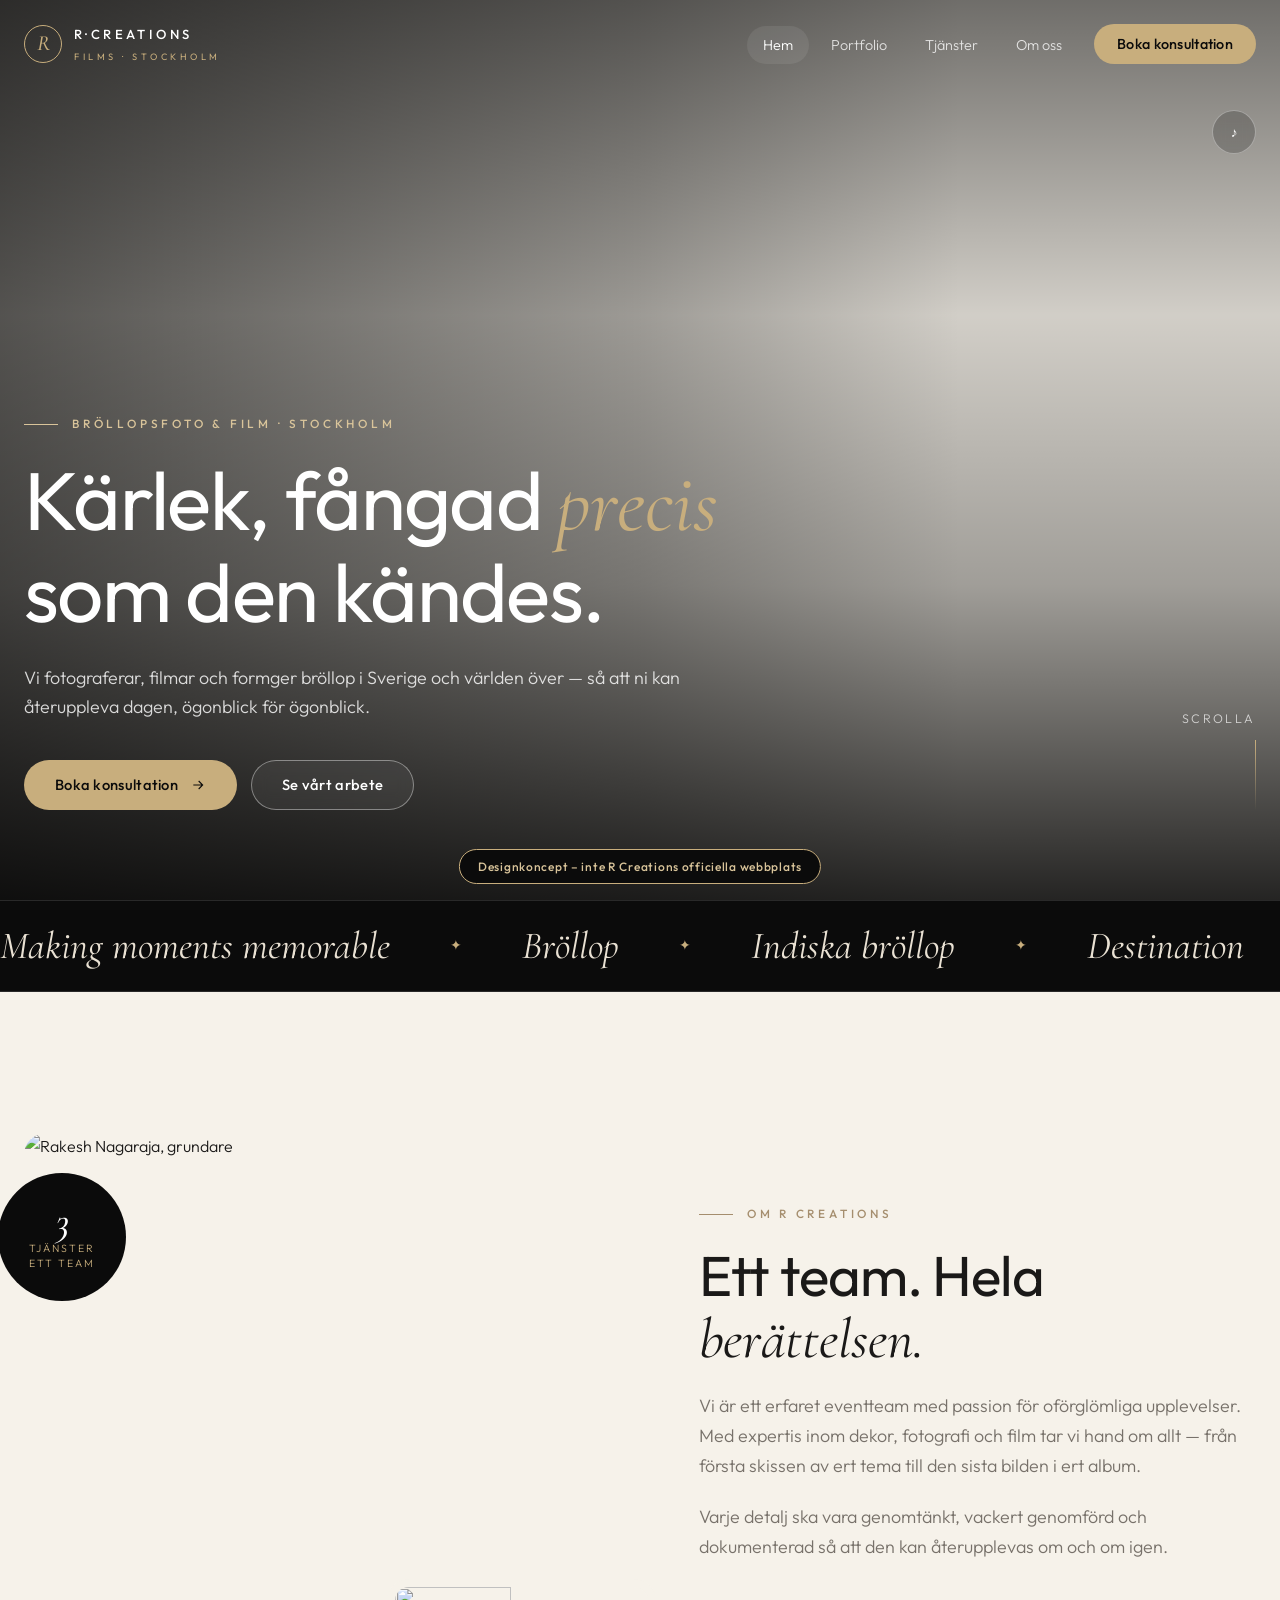
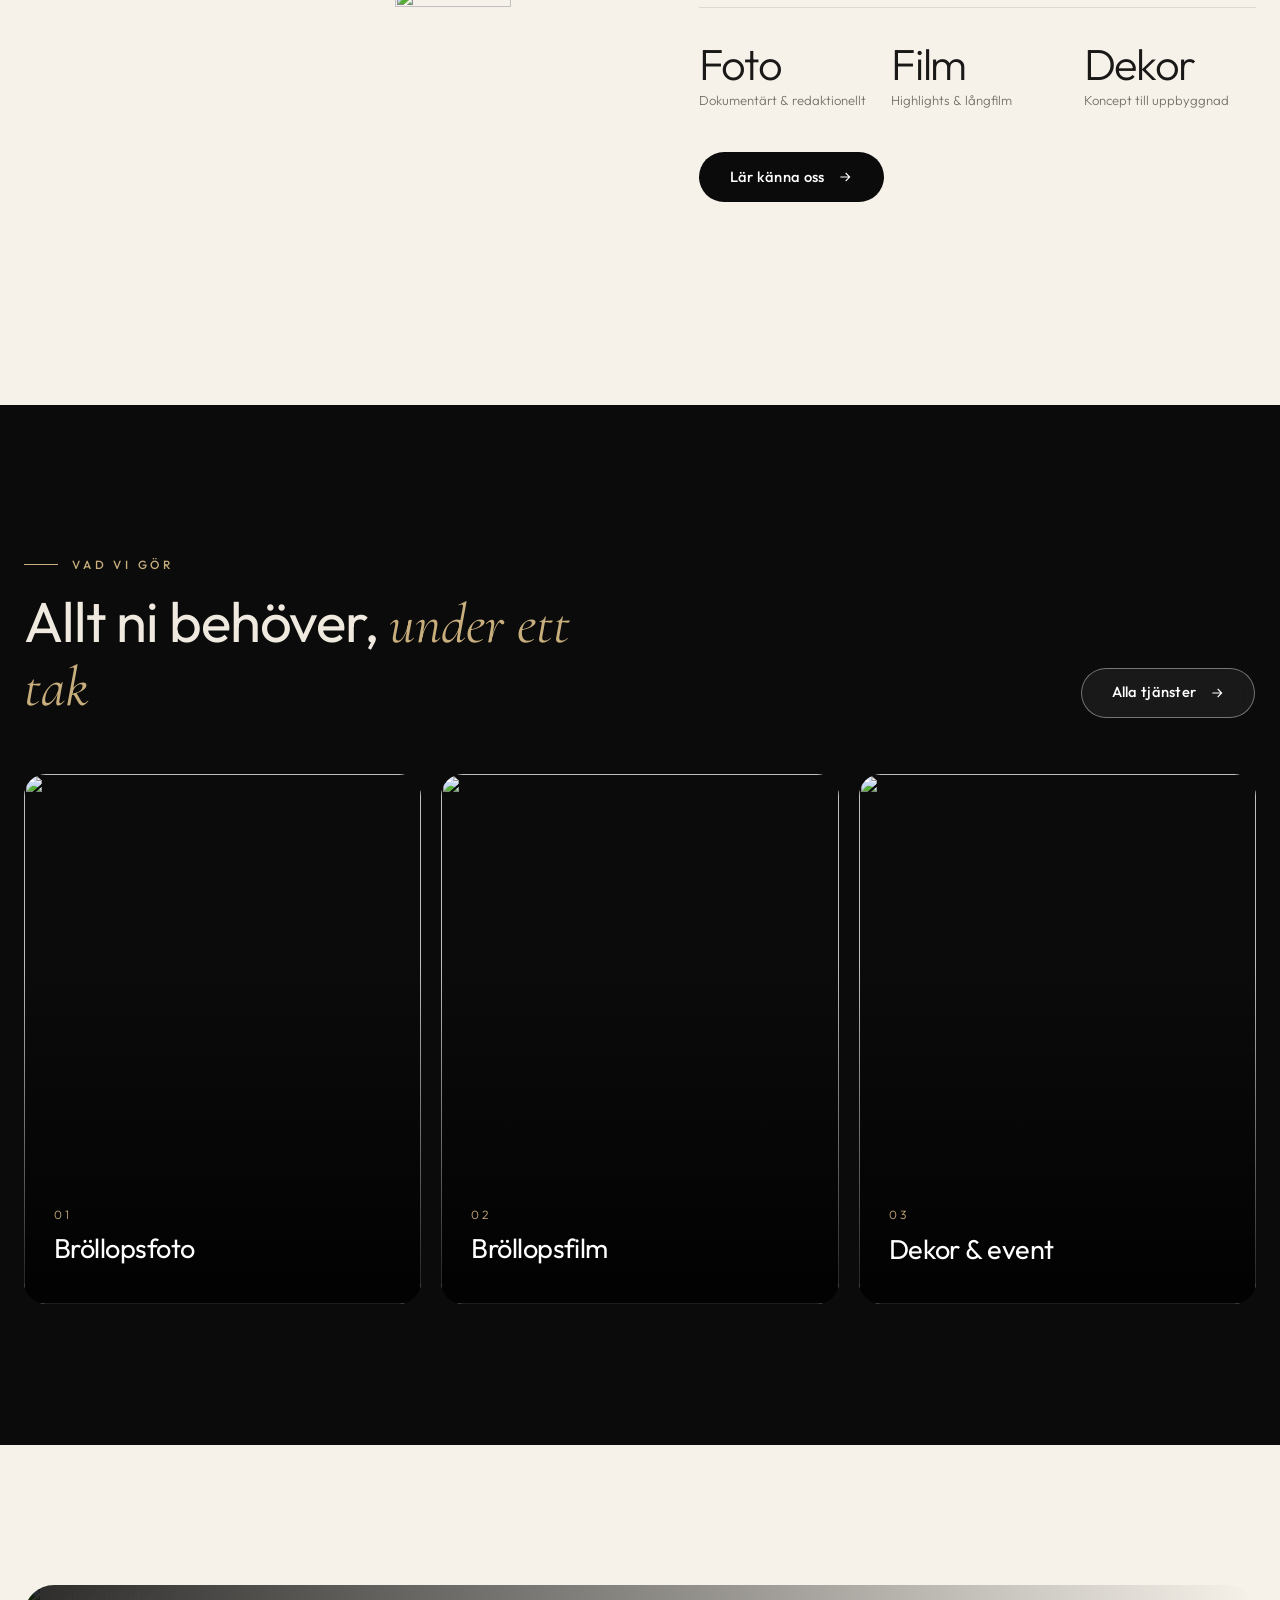
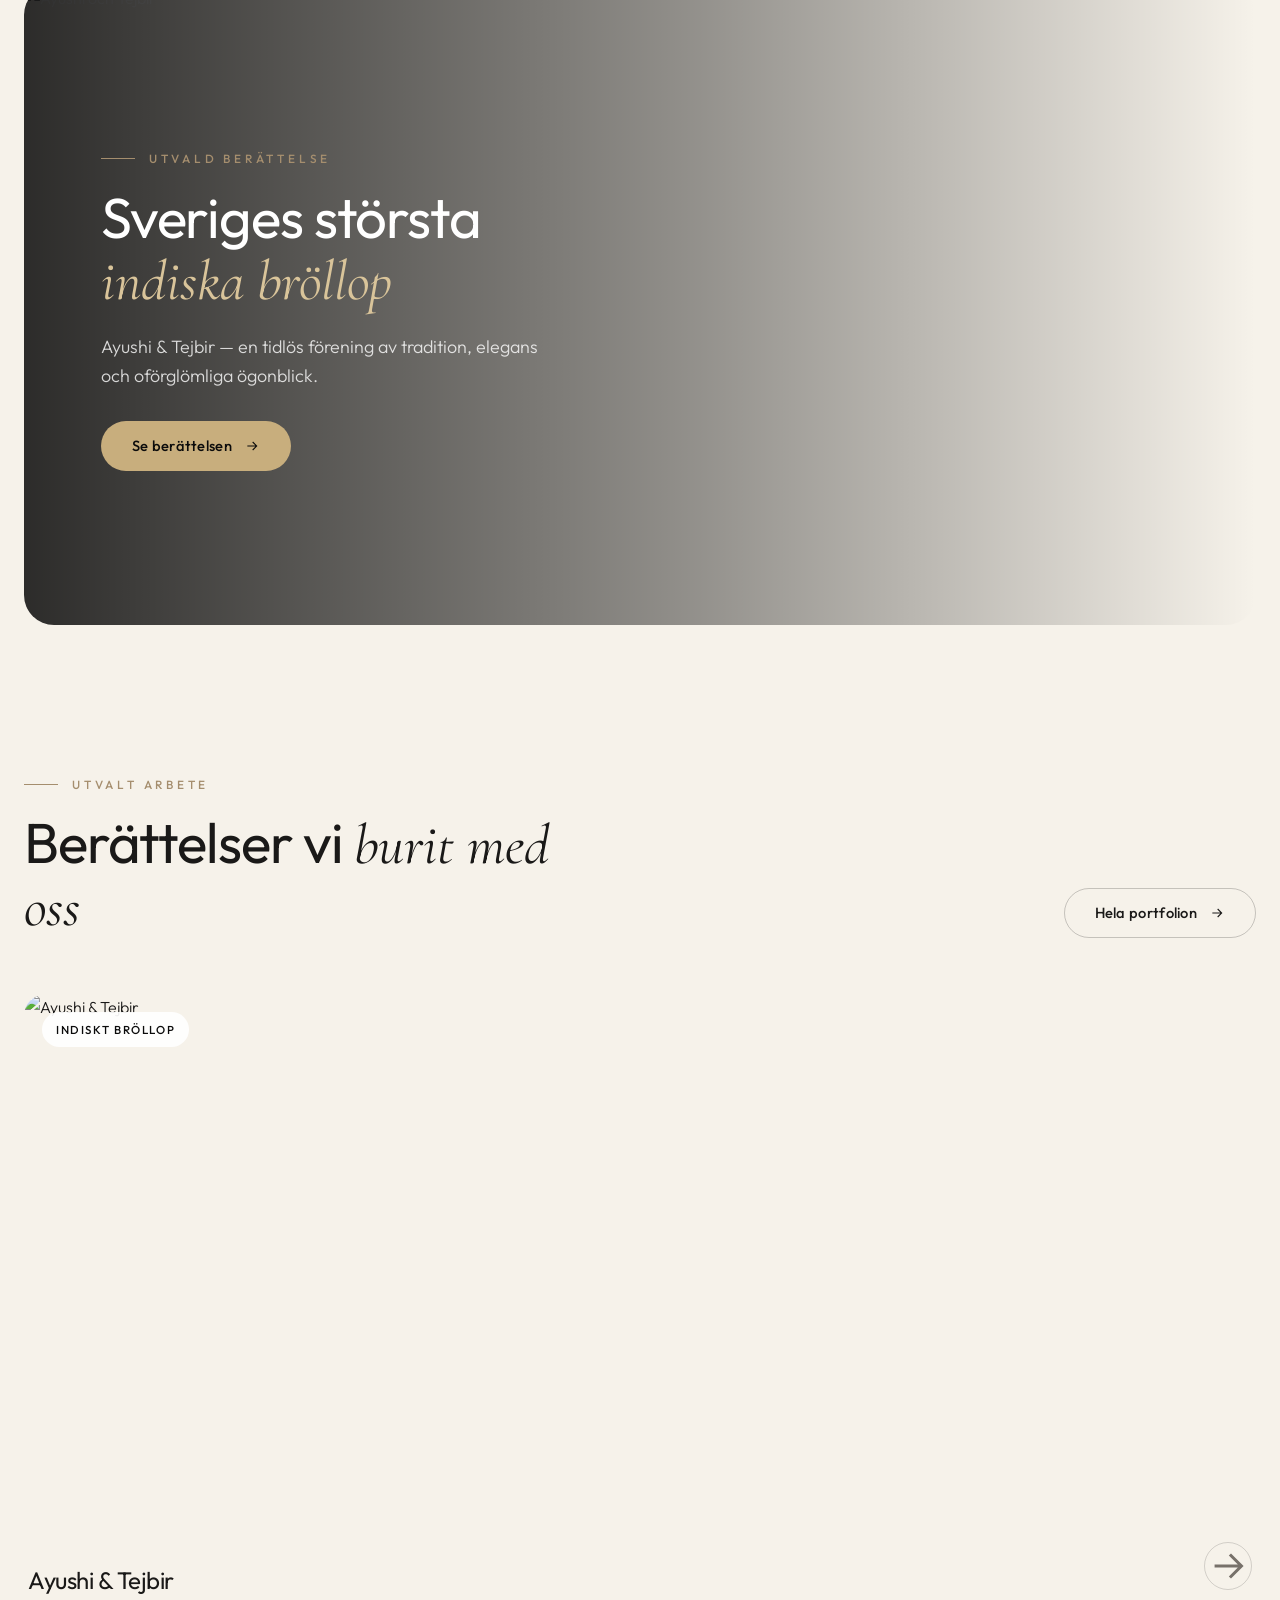
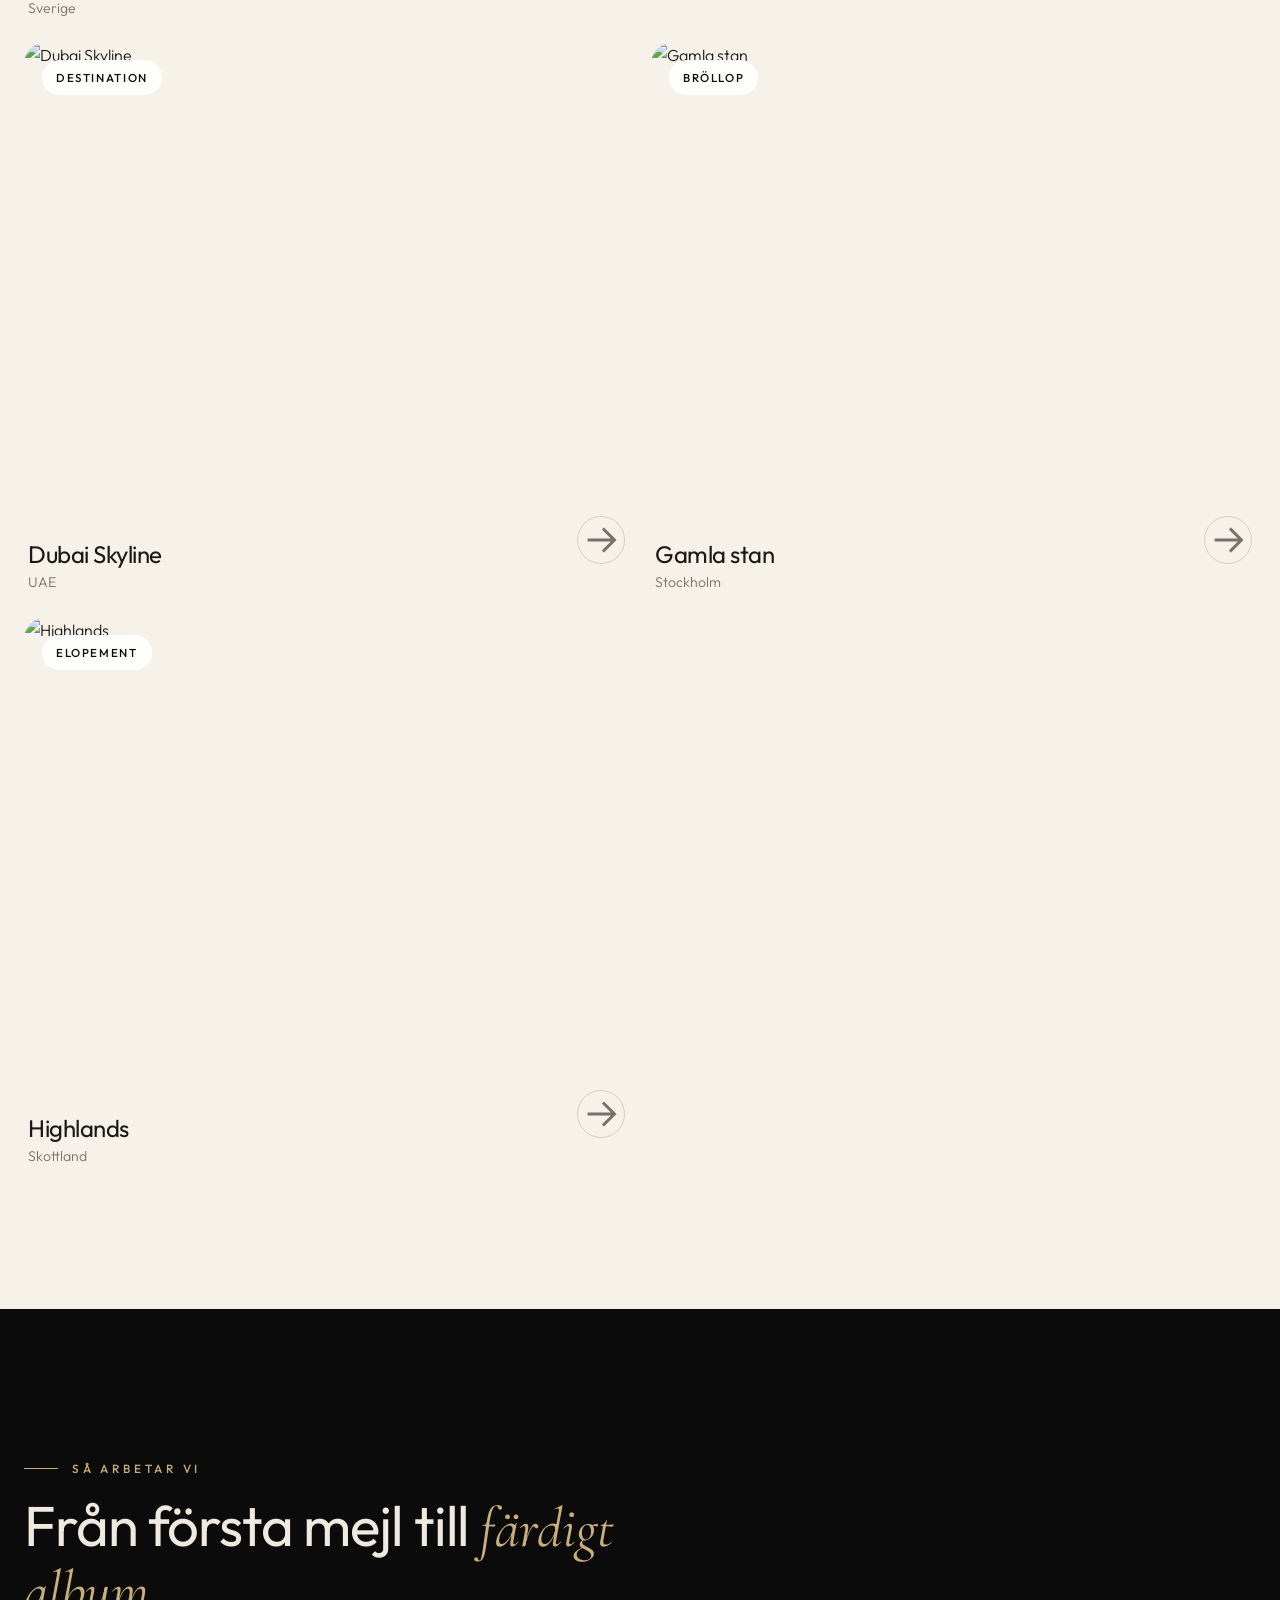
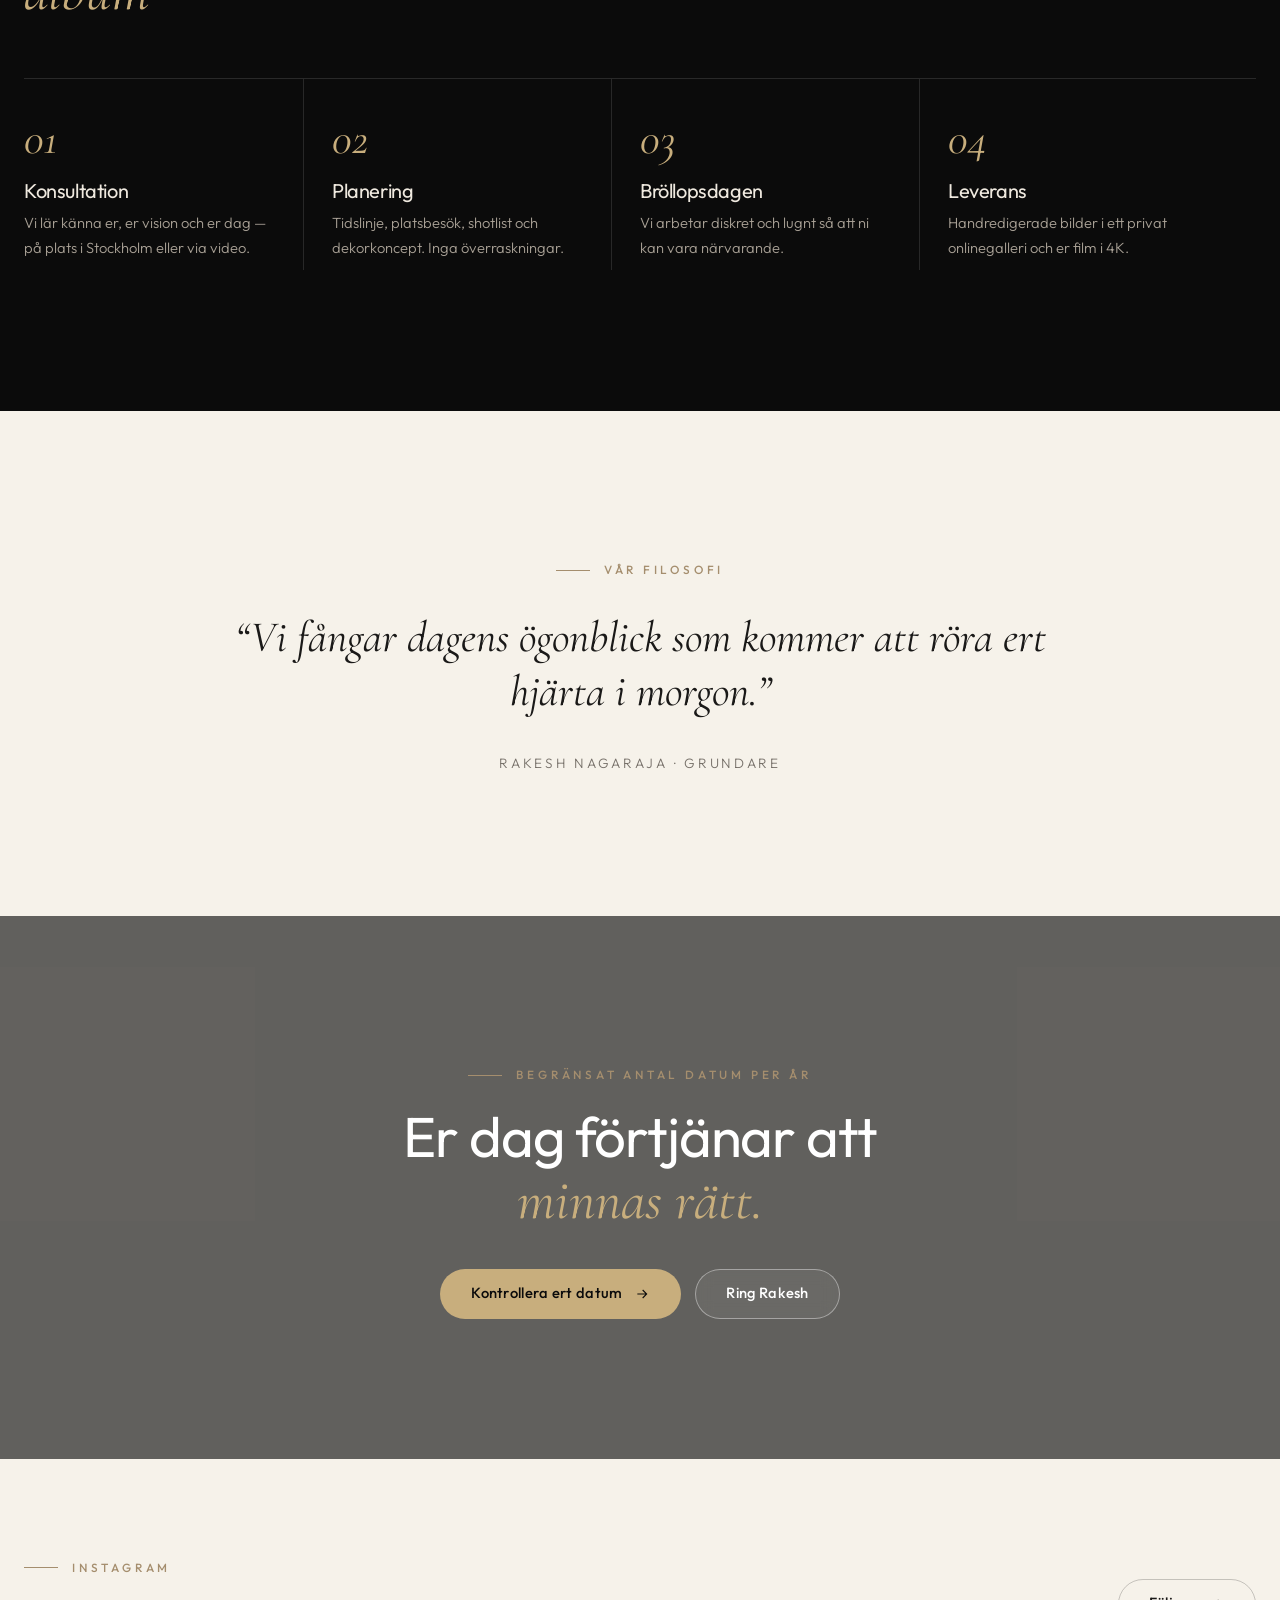
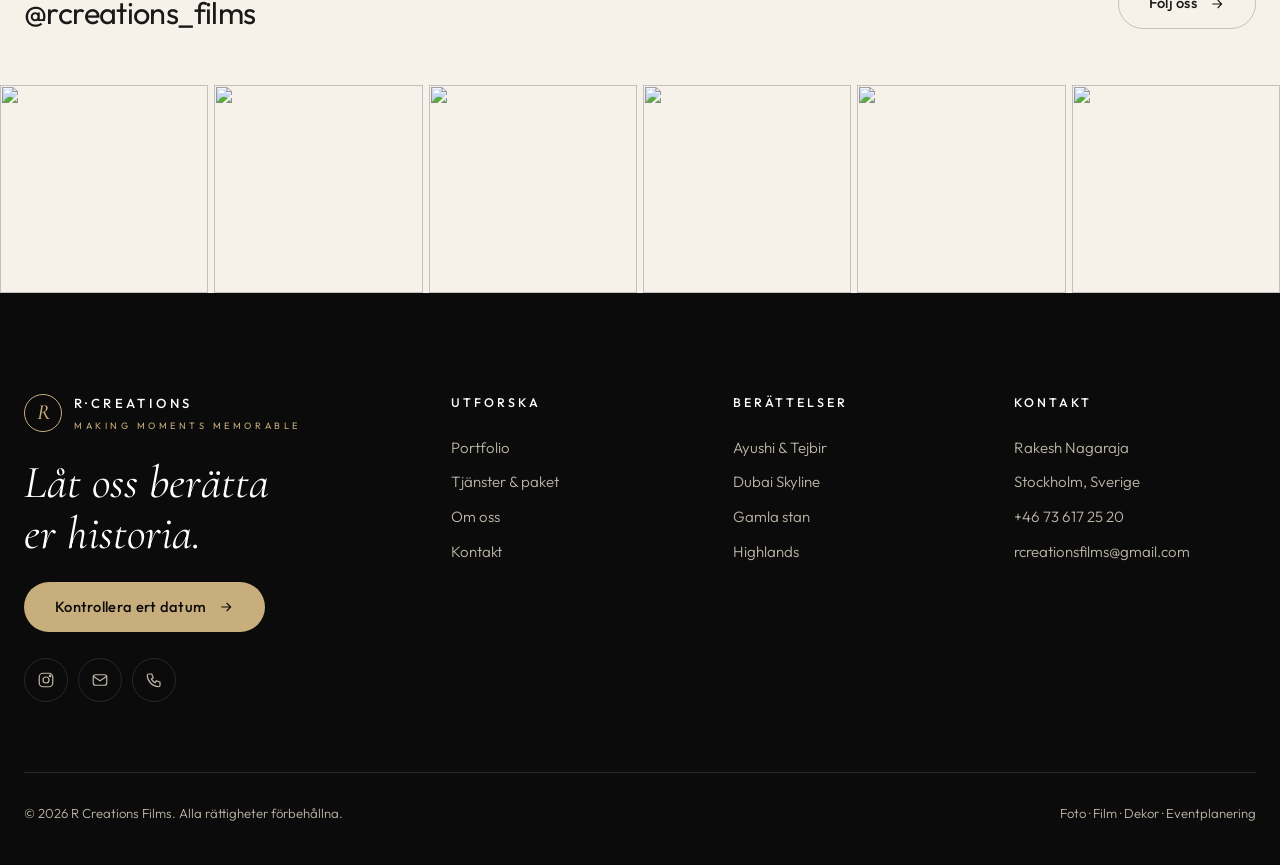
==== index.html @ c22a5a64 "R Creations designkoncept Co-Authored-By: Claude Opus 5.5 <noreply@anthropic.com> Claude-Session: ht" ====
<!doctype html><html lang="sv"><head><meta charset="utf-8"><meta name="viewport" content="width=device-width,initial-scale=1">
<title>R Creations Films — Bröllopsfotograf &amp; filmare i Stockholm</title><meta name="description" content="Bröllopsfoto, film och dekor i Stockholm och världen över. Making moments memorable."><meta name="robots" content="noindex"><meta name="theme-color" content="#0b0b0b">
<link rel="preconnect" href="https://fonts.googleapis.com"><link rel="preconnect" href="https://fonts.gstatic.com" crossorigin>
<link href="https://fonts.googleapis.com/css2?family=Outfit:wght@300;400;500;600&family=Cormorant+Garamond:ital,wght@1,400;1,500&display=swap" rel="stylesheet">
<link rel="stylesheet" href="styles.css"></head><body>
<header class="nav"><div class="wrap"><a href="index.html" class="logo" aria-label="R Creations Films"><span class="logo-mark">R</span><span class="logo-txt">R·CREATIONS<small>FILMS · STOCKHOLM</small></span></a>
<nav><ul class="menu"><li><a href="index.html" class=active>Hem</a></li><li><a href="portfolio.html">Portfolio</a></li><li><a href="tjanster.html">Tjänster</a></li><li><a href="om.html">Om oss</a></li><li><a href="kontakt.html" class="btn btn-gold">Boka konsultation</a></li></ul></nav><button class="burger" aria-label="Meny"><span></span><span></span></button></div></header>
<section class="hero "><video autoplay muted loop playsinline preload="auto" poster="https://static.wixstatic.com/media/f8e2fb_c2dbded9f70c451fb1ccffb46e70add3~mv2.jpeg/v1/fit/w_1800,h_1800,q_85,enc_auto/f8e2fb_c2dbded9f70c451fb1ccffb46e70add3~mv2.jpeg"><source src="https://videos.pexels.com/video-files/4446328/4446328-hd_1920_1080_25fps.mp4" type="video/mp4"></video>
<button class="hero-sound" aria-label="Ljud">♪</button>
<div class="wrap"><span class="eyebrow rv">Bröllopsfoto &amp; film · Stockholm</span><h1 class="h-xl rv d1">Kärlek, fångad <span class="serif gold">precis</span> som den kändes.</h1><p class="lead rv d2">Vi fotograferar, filmar och formger bröllop i Sverige och världen över — så att ni kan återuppleva dagen, ögonblick för ögonblick.</p>
<div class="hero-ctas rv d3"><a href="kontakt.html" class="btn btn-gold">Boka konsultation <svg viewBox="0 0 24 24" fill="none" stroke="currentColor" stroke-width="1.6"><path d="M5 12h14M13 6l6 6-6 6"/></svg></a><a href="portfolio.html" class="btn btn-ghost">Se vårt arbete</a></div></div>
<div class="hero-meta"><span>Scrolla</span><div class="scroll-cue"></div></div></section><div class="marquee"><div class="marquee-track"><span>Making moments memorable</span><span>Bröllop</span><span>Indiska bröllop</span><span>Destination</span><span>Film</span><span>Dekor</span><span>Event</span><span>Making moments memorable</span><span>Bröllop</span><span>Indiska bröllop</span><span>Destination</span><span>Film</span><span>Dekor</span><span>Event</span></div></div><section><div class="wrap split"><div class="split-media rv"><img src="https://static.wixstatic.com/media/f8e2fb_e0d1b7729f9f478e8cb06a936cf5b1f5~mv2.jpg/v1/fit/w_1200,h_1200,q_85,enc_auto/f8e2fb_e0d1b7729f9f478e8cb06a936cf5b1f5~mv2.jpg" alt="Rakesh Nagaraja, grundare"><img class="float" src="https://static.wixstatic.com/media/f8e2fb_1f6669bbe9c64085b5b18fc5caa5e59b~mv2.jpg/v1/fit/w_800,h_800,q_85,enc_auto/f8e2fb_1f6669bbe9c64085b5b18fc5caa5e59b~mv2.jpg" alt="" loading="lazy"><div class="badge"><div><b>3</b>tjänster<br>ett team</div></div></div>
<div class="rv d1"><span class="eyebrow">Om R Creations</span><h2 class="h-lg mt">Ett team. Hela <span class="serif">berättelsen.</span></h2>
<p class="lead mt">Vi är ett erfaret eventteam med passion för oförglömliga upplevelser. Med expertis inom dekor, fotografi och film tar vi hand om allt — från första skissen av ert tema till den sista bilden i ert album.</p>
<p class="lead mt">Varje detalj ska vara genomtänkt, vackert genomförd och dokumenterad så att den kan återupplevas om och om igen.</p>
<div class="stats"><div class="stat"><b>Foto</b><span>Dokumentärt &amp; redaktionellt</span></div><div class="stat"><b>Film</b><span>Highlights &amp; långfilm</span></div><div class="stat"><b>Dekor</b><span>Koncept till uppbyggnad</span></div></div>
<a href="om.html" class="btn btn-dark" style="margin-top:40px">Lär känna oss <svg viewBox="0 0 24 24" fill="none" stroke="currentColor" stroke-width="1.6"><path d="M5 12h14M13 6l6 6-6 6"/></svg></a></div></div></section>
<section class="dark"><div class="wrap"><div class="s-head"><div><span class="eyebrow">Vad vi gör</span><h2 class="h-lg">Allt ni behöver, <span class="serif gold">under ett tak</span></h2></div><a href="tjanster.html" class="btn btn-ghost">Alla tjänster <svg viewBox="0 0 24 24" fill="none" stroke="currentColor" stroke-width="1.6"><path d="M5 12h14M13 6l6 6-6 6"/></svg></a></div>
<div class="services"><a href="tjanster.html" class="svc rv d0"><img src="https://static.wixstatic.com/media/f8e2fb_8273bd17731c461189a47ac2934cc526~mv2.jpg/v1/fit/w_1000,h_1000,q_85,enc_auto/f8e2fb_8273bd17731c461189a47ac2934cc526~mv2.jpg" alt="" loading="lazy"><div class="svc-body"><span class="svc-num">01</span><h3>Bröllopsfoto</h3><p>Tidlösa, äkta bilder av hela dagen — från förberedelser till sista dansen.</p></div></a><a href="tjanster.html" class="svc rv d1"><img src="https://static.wixstatic.com/media/f8e2fb_80a48619fade422290f0b617b0478c30~mv2.jpg/v1/fit/w_1000,h_1000,q_85,enc_auto/f8e2fb_80a48619fade422290f0b617b0478c30~mv2.jpg" alt="" loading="lazy"><div class="svc-body"><span class="svc-num">02</span><h3>Bröllopsfilm</h3><p>Filmiska berättelser med ljud, löften och tal. Highlight-film och full dokumentär.</p></div></a><a href="tjanster.html" class="svc rv d2"><img src="https://static.wixstatic.com/media/f8e2fb_84128d18f31047908ed9ede20b9280d7~mv2.jpg/v1/fit/w_1000,h_1000,q_85,enc_auto/f8e2fb_84128d18f31047908ed9ede20b9280d7~mv2.jpg" alt="" loading="lazy"><div class="svc-body"><span class="svc-num">03</span><h3>Dekor &amp; event</h3><p>Koncept, design och uppbyggnad av mandap, ljus, blommor och bordsdukning.</p></div></a></div></div></section>
<section><div class="wrap"><a href="ayushi-tejbir.html" class="feature rv"><img src="https://static.wixstatic.com/media/f8e2fb_c2dbded9f70c451fb1ccffb46e70add3~mv2.jpeg/v1/fit/w_2000,h_2000,q_85,enc_auto/f8e2fb_c2dbded9f70c451fb1ccffb46e70add3~mv2.jpeg" alt="Ayushi och Tejbir"><div class="feature-body"><span class="eyebrow">Utvald berättelse</span><h2 class="h-lg">Sveriges största <span class="serif">indiska bröllop</span></h2><p class="lead" style="color:rgba(255,255,255,.8)">Ayushi &amp; Tejbir — en tidlös förening av tradition, elegans och oförglömliga ögonblick.</p><span class="btn btn-gold" style="margin-top:30px">Se berättelsen <svg viewBox="0 0 24 24" fill="none" stroke="currentColor" stroke-width="1.6"><path d="M5 12h14M13 6l6 6-6 6"/></svg></span></div></a></div></section>
<section style="padding-top:0"><div class="wrap"><div class="s-head"><div><span class="eyebrow">Utvalt arbete</span><h2 class="h-lg">Berättelser vi <span class="serif">burit med oss</span></h2></div><a href="portfolio.html" class="btn btn-line">Hela portfolion <svg viewBox="0 0 24 24" fill="none" stroke="currentColor" stroke-width="1.6"><path d="M5 12h14M13 6l6 6-6 6"/></svg></a></div><div class="projects"><a href="ayushi-tejbir.html" class="proj wide rv"><div class="proj-media"><img src="https://static.wixstatic.com/media/f8e2fb_c2dbded9f70c451fb1ccffb46e70add3~mv2.jpeg/v1/fit/w_1800,h_1800,q_85,enc_auto/f8e2fb_c2dbded9f70c451fb1ccffb46e70add3~mv2.jpeg" alt="Ayushi &amp; Tejbir" loading="lazy"><span class="proj-tag">Indiskt bröllop</span></div><div class="proj-info"><div><h3>Ayushi &amp; Tejbir</h3><span>Sverige</span></div><span class="arrow"><svg viewBox="0 0 24 24" fill="none" stroke="currentColor" stroke-width="1.6"><path d="M5 12h14M13 6l6 6-6 6"/></svg></span></div></a><a href="dubai.html" class="proj  rv"><div class="proj-media"><img src="https://static.wixstatic.com/media/f8e2fb_f4c9590817884916849a5b9937a18e26~mv2.jpg/v1/fit/w_1800,h_1800,q_85,enc_auto/f8e2fb_f4c9590817884916849a5b9937a18e26~mv2.jpg" alt="Dubai Skyline" loading="lazy"><span class="proj-tag">Destination</span></div><div class="proj-info"><div><h3>Dubai Skyline</h3><span>UAE</span></div><span class="arrow"><svg viewBox="0 0 24 24" fill="none" stroke="currentColor" stroke-width="1.6"><path d="M5 12h14M13 6l6 6-6 6"/></svg></span></div></a><a href="stockholm.html" class="proj  rv"><div class="proj-media"><img src="https://static.wixstatic.com/media/f8e2fb_391a87b0e6db47ad9af845f6870ac6c1~mv2.jpg/v1/fit/w_1800,h_1800,q_85,enc_auto/f8e2fb_391a87b0e6db47ad9af845f6870ac6c1~mv2.jpg" alt="Gamla stan" loading="lazy"><span class="proj-tag">Bröllop</span></div><div class="proj-info"><div><h3>Gamla stan</h3><span>Stockholm</span></div><span class="arrow"><svg viewBox="0 0 24 24" fill="none" stroke="currentColor" stroke-width="1.6"><path d="M5 12h14M13 6l6 6-6 6"/></svg></span></div></a><a href="highlands.html" class="proj  rv"><div class="proj-media"><img src="https://static.wixstatic.com/media/f8e2fb_4f65eb1f6b1544ff9db5b09090f36d62~mv2.jpg/v1/fit/w_1800,h_1800,q_85,enc_auto/f8e2fb_4f65eb1f6b1544ff9db5b09090f36d62~mv2.jpg" alt="Highlands" loading="lazy"><span class="proj-tag">Elopement</span></div><div class="proj-info"><div><h3>Highlands</h3><span>Skottland</span></div><span class="arrow"><svg viewBox="0 0 24 24" fill="none" stroke="currentColor" stroke-width="1.6"><path d="M5 12h14M13 6l6 6-6 6"/></svg></span></div></a></div></div></section>
<section class="dark"><div class="wrap"><div class="s-head"><div><span class="eyebrow">Så arbetar vi</span><h2 class="h-lg">Från första mejl till <span class="serif gold">färdigt album</span></h2></div></div>
<div class="steps"><div class="step rv d0"><b>01</b><h3>Konsultation</h3><p>Vi lär känna er, er vision och er dag — på plats i Stockholm eller via video.</p></div><div class="step rv d1"><b>02</b><h3>Planering</h3><p>Tidslinje, platsbesök, shotlist och dekorkoncept. Inga överraskningar.</p></div><div class="step rv d2"><b>03</b><h3>Bröllopsdagen</h3><p>Vi arbetar diskret och lugnt så att ni kan vara närvarande.</p></div><div class="step rv d3"><b>04</b><h3>Leverans</h3><p>Handredigerade bilder i ett privat onlinegalleri och er film i 4K.</p></div></div></div></section>
<section><div class="wrap quote rv"><span class="eyebrow">Vår filosofi</span><blockquote>“Vi fångar dagens ögonblick som kommer att röra ert hjärta i morgon.”</blockquote><cite>Rakesh Nagaraja · Grundare</cite></div></section>
<section class="cta"><video autoplay muted loop playsinline poster="https://static.wixstatic.com/media/f8e2fb_1f6669bbe9c64085b5b18fc5caa5e59b~mv2.jpg/v1/fit/w_1600,h_1600,q_85,enc_auto/f8e2fb_1f6669bbe9c64085b5b18fc5caa5e59b~mv2.jpg"><source src="https://videos.pexels.com/video-files/8776123/8776123-hd_1920_1080_25fps.mp4" type="video/mp4"></video>
<div class="wrap rv"><span class="eyebrow">Begränsat antal datum per år</span><h2 class="h-lg">Er dag förtjänar att <span class="serif gold">minnas rätt.</span></h2>
<div class="hero-ctas"><a href="kontakt.html" class="btn btn-gold">Kontrollera ert datum <svg viewBox="0 0 24 24" fill="none" stroke="currentColor" stroke-width="1.6"><path d="M5 12h14M13 6l6 6-6 6"/></svg></a><a href="tel:+46736172520" class="btn btn-ghost">Ring Rakesh</a></div></div></section><section style="padding:90px 0 0;background:var(--paper)"><div class="wrap s-head"><div><span class="eyebrow">Instagram</span><h2 class="h-md">@rcreations_films</h2></div><a class="btn btn-line" href="https://www.instagram.com/rcreations_films" target="_blank" rel="noopener">Följ oss <svg viewBox="0 0 24 24" fill="none" stroke="currentColor" stroke-width="1.6"><path d="M5 12h14M13 6l6 6-6 6"/></svg></a></div><div class="insta"><a href="https://www.instagram.com/rcreations_films" target="_blank" rel="noopener"><img src="https://static.wixstatic.com/media/f8e2fb_c2dbded9f70c451fb1ccffb46e70add3~mv2.jpeg/v1/fit/w_500,h_500,q_85,enc_auto/f8e2fb_c2dbded9f70c451fb1ccffb46e70add3~mv2.jpeg" alt="" loading="lazy"></a><a href="https://www.instagram.com/rcreations_films" target="_blank" rel="noopener"><img src="https://static.wixstatic.com/media/f8e2fb_8273bd17731c461189a47ac2934cc526~mv2.jpg/v1/fit/w_500,h_500,q_85,enc_auto/f8e2fb_8273bd17731c461189a47ac2934cc526~mv2.jpg" alt="" loading="lazy"></a><a href="https://www.instagram.com/rcreations_films" target="_blank" rel="noopener"><img src="https://static.wixstatic.com/media/f8e2fb_f4c9590817884916849a5b9937a18e26~mv2.jpg/v1/fit/w_500,h_500,q_85,enc_auto/f8e2fb_f4c9590817884916849a5b9937a18e26~mv2.jpg" alt="" loading="lazy"></a><a href="https://www.instagram.com/rcreations_films" target="_blank" rel="noopener"><img src="https://static.wixstatic.com/media/f8e2fb_84128d18f31047908ed9ede20b9280d7~mv2.jpg/v1/fit/w_500,h_500,q_85,enc_auto/f8e2fb_84128d18f31047908ed9ede20b9280d7~mv2.jpg" alt="" loading="lazy"></a><a href="https://www.instagram.com/rcreations_films" target="_blank" rel="noopener"><img src="https://static.wixstatic.com/media/f8e2fb_80a48619fade422290f0b617b0478c30~mv2.jpg/v1/fit/w_500,h_500,q_85,enc_auto/f8e2fb_80a48619fade422290f0b617b0478c30~mv2.jpg" alt="" loading="lazy"></a><a href="https://www.instagram.com/rcreations_films" target="_blank" rel="noopener"><img src="https://static.wixstatic.com/media/f8e2fb_40aa49058b954da69d7b56a30a78333b~mv2.jpeg/v1/fit/w_500,h_500,q_85,enc_auto/f8e2fb_40aa49058b954da69d7b56a30a78333b~mv2.jpeg" alt="" loading="lazy"></a></div></section>
<footer class="footer"><div class="wrap"><div class="f-top">
<div><a href="index.html" class="logo"><span class="logo-mark">R</span><span class="logo-txt">R·CREATIONS<small>MAKING MOMENTS MEMORABLE</small></span></a>
<p class="f-big">Låt oss berätta<br>er historia.</p><a href="kontakt.html" class="btn btn-gold">Kontrollera ert datum <svg viewBox="0 0 24 24" fill="none" stroke="currentColor" stroke-width="1.6"><path d="M5 12h14M13 6l6 6-6 6"/></svg></a>
<div class="socials"><a href="https://www.instagram.com/rcreations_films" target="_blank" rel="noopener" aria-label="Instagram"><svg viewBox="0 0 24 24" fill="none" stroke="currentColor" stroke-width="1.6"><rect x="3" y="3" width="18" height="18" rx="5"/><circle cx="12" cy="12" r="4"/><circle cx="17.5" cy="6.5" r="1" fill="currentColor"/></svg></a><a href="mailto:rcreationsfilms@gmail.com" aria-label="E-post"><svg viewBox="0 0 24 24" fill="none" stroke="currentColor" stroke-width="1.6"><rect x="3" y="5" width="18" height="14" rx="3"/><path d="M3 7l9 6 9-6"/></svg></a><a href="tel:+46736172520" aria-label="Telefon"><svg viewBox="0 0 24 24" fill="none" stroke="currentColor" stroke-width="1.6"><path d="M5 4h4l2 5-2.5 1.5a11 11 0 005 5L15 13l5 2v4a2 2 0 01-2 2A16 16 0 013 6a2 2 0 012-2"/></svg></a></div></div>
<div><h4>Utforska</h4><ul><li><a href="portfolio.html">Portfolio</a></li><li><a href="tjanster.html">Tjänster &amp; paket</a></li><li><a href="om.html">Om oss</a></li><li><a href="kontakt.html">Kontakt</a></li></ul></div>
<div><h4>Berättelser</h4><ul><li><a href="ayushi-tejbir.html">Ayushi &amp; Tejbir</a></li><li><a href="dubai.html">Dubai Skyline</a></li><li><a href="stockholm.html">Gamla stan</a></li><li><a href="highlands.html">Highlands</a></li></ul></div>
<div><h4>Kontakt</h4><ul><li>Rakesh Nagaraja</li><li>Stockholm, Sverige</li><li><a href="tel:+46736172520">+46 73 617 25 20</a></li><li><a href="mailto:rcreationsfilms@gmail.com">rcreationsfilms@gmail.com</a></li></ul></div>
</div><div class="f-bot"><span>© 2026 R Creations Films. Alla rättigheter förbehållna.</span><span>Foto · Film · Dekor · Eventplanering</span></div></div></footer>
<div style="position:fixed;bottom:16px;left:50%;transform:translateX(-50%);z-index:200;background:#0b0b0b;color:#d9c49a;border:1px solid #c8ae7d;border-radius:999px;padding:9px 18px;font:500 12px Outfit,sans-serif;letter-spacing:.06em">Designkoncept – inte R Creations officiella webbplats</div><script src="main.js"></script></body></html>
---- styles.css ----
:root{
  --ink:#0b0b0b; --ink-2:#141313; --char:#2f2e2e; --line:rgba(255,255,255,.12);
  --paper:#f6f2ea; --paper-2:#ece5d8; --text:#1a1918; --muted:#77716a;
  --gold:#c8ae7d; --gold-2:#d9c49a; --gold-3:#a58e6e;
  --r:999px; --rc:22px;
  --sans:"Outfit",system-ui,sans-serif; --serif:"Cormorant Garamond",Georgia,serif;
  --ease:cubic-bezier(.2,.7,.1,1);
}
*{box-sizing:border-box;margin:0;padding:0}
html{scroll-behavior:smooth}
body{font-family:var(--sans);font-weight:300;color:var(--text);background:var(--paper);line-height:1.65;-webkit-font-smoothing:antialiased;overflow-x:hidden}
img,video{display:block;max-width:100%}
a{color:inherit;text-decoration:none}
.wrap{width:min(1240px,100% - 48px);margin-inline:auto}
.dark{background:var(--ink);color:#efe9df}
.eyebrow{font-size:.74rem;letter-spacing:.32em;text-transform:uppercase;font-weight:500;color:var(--gold-3);display:inline-flex;align-items:center;gap:14px}
.dark .eyebrow{color:var(--gold)}
.eyebrow::before{content:"";width:34px;height:1px;background:currentColor}
h1,h2,h3{font-weight:400;line-height:1.08;letter-spacing:-.02em}
.h-xl{font-size:clamp(2.6rem,6.4vw,5.8rem)}
.h-lg{font-size:clamp(2.1rem,4.4vw,3.8rem)}
.h-md{font-size:clamp(1.5rem,2.4vw,2.1rem)}
.serif{font-family:var(--serif);font-style:italic;font-weight:400;letter-spacing:0}
.gold{color:var(--gold)}
.lead{font-size:clamp(1.05rem,1.4vw,1.2rem);color:var(--muted);max-width:60ch}
.dark .lead{color:#b8b0a4}
section{padding:clamp(80px,11vw,150px) 0}

/* buttons */
.btn{display:inline-flex;align-items:center;gap:12px;padding:16px 30px;border-radius:var(--r);font:500 .92rem/1 var(--sans);letter-spacing:.02em;transition:all .45s var(--ease);border:1px solid transparent;cursor:pointer;white-space:nowrap}
.btn svg{width:16px;height:16px;transition:transform .45s var(--ease)}
.btn:hover svg{transform:translateX(4px)}
.btn-gold{background:var(--gold);color:var(--ink)}
.btn-gold:hover{background:var(--gold-2);box-shadow:0 14px 40px -14px rgba(200,174,125,.7)}
.btn-ghost{border-color:rgba(255,255,255,.4);color:#fff;backdrop-filter:blur(8px);background:rgba(255,255,255,.06)}
.btn-ghost:hover{background:#fff;color:var(--ink)}
.btn-dark{background:var(--ink);color:#fff}
.btn-dark:hover{background:var(--char)}
.btn-line{border-color:rgba(0,0,0,.2)}
.btn-line:hover{border-color:var(--ink);background:var(--ink);color:#fff}

/* nav */
.nav{position:fixed;inset:0 0 auto;z-index:50;transition:all .5s var(--ease)}
.nav .wrap{display:flex;align-items:center;justify-content:space-between;height:88px;transition:height .5s var(--ease)}
.nav.scrolled{background:rgba(11,11,11,.82);backdrop-filter:blur(16px);border-bottom:1px solid var(--line)}
.nav.scrolled .wrap{height:70px}
.logo{display:flex;align-items:center;gap:12px;color:#fff}
.logo-mark{width:38px;height:38px;border-radius:50%;border:1px solid var(--gold);display:grid;place-items:center;font:italic 500 1.35rem/1 var(--serif);color:var(--gold)}
.logo-txt{font-weight:500;letter-spacing:.26em;font-size:.82rem}
.logo-txt small{display:block;font-size:.58rem;letter-spacing:.38em;color:var(--gold);font-weight:400;margin-top:3px}
.menu{display:flex;gap:6px;list-style:none;align-items:center}
.menu a{color:rgba(255,255,255,.78);font-size:.9rem;padding:10px 16px;border-radius:var(--r);transition:all .3s}
.menu a:hover,.menu a.active{color:#fff;background:rgba(255,255,255,.08)}
.menu .btn{padding:12px 22px;margin-left:10px;color:var(--ink)}
.menu .btn:hover{background:var(--gold-2)}
.burger{display:none;width:46px;height:46px;border-radius:50%;border:1px solid rgba(255,255,255,.3);background:none;cursor:pointer;position:relative}
.burger span{position:absolute;left:14px;right:14px;height:1.5px;background:#fff;transition:.4s var(--ease)}
.burger span:nth-child(1){top:18px}.burger span:nth-child(2){top:26px}
.nav.open .burger span:nth-child(1){top:22px;transform:rotate(45deg)}
.nav.open .burger span:nth-child(2){top:22px;transform:rotate(-45deg)}
@media(max-width:920px){
  .burger{display:block}
  .menu{position:fixed;inset:0;background:var(--ink);flex-direction:column;justify-content:center;gap:4px;opacity:0;pointer-events:none;transition:.5s var(--ease);z-index:-1}
  .menu a{font-size:1.6rem;font-weight:300}
  .menu .btn{font-size:1rem;margin:20px 0 0}
  .nav.open .menu{opacity:1;pointer-events:auto}
}

/* hero */
.hero{position:relative;min-height:100svh;display:flex;align-items:flex-end;color:#fff;overflow:hidden;padding:0 0 clamp(70px,10vh,120px)}
.hero video,.hero .hero-img{position:absolute;inset:0;width:100%;height:100%;object-fit:cover;z-index:-2;transform:scale(1.04)}
.hero::after{content:"";position:absolute;inset:0;z-index:-1;background:linear-gradient(180deg,rgba(0,0,0,.55) 0%,rgba(0,0,0,.15) 35%,rgba(0,0,0,.35) 65%,rgba(0,0,0,.85) 100%)}
.hero h1{max-width:13ch;margin:22px 0 26px}
.hero .lead{color:rgba(255,255,255,.82)}
.hero-ctas{display:flex;gap:14px;flex-wrap:wrap;margin-top:38px}
.hero-meta{position:absolute;right:max(24px,calc((100% - 1240px)/2));bottom:clamp(70px,10vh,120px);display:flex;flex-direction:column;align-items:flex-end;gap:10px;font-size:.78rem;letter-spacing:.2em;text-transform:uppercase;color:rgba(255,255,255,.7)}
.scroll-cue{width:1px;height:70px;background:linear-gradient(var(--gold),transparent);animation:cue 2.2s infinite}
@keyframes cue{0%{transform:scaleY(0);transform-origin:top}50%{transform:scaleY(1);transform-origin:top}51%{transform-origin:bottom}100%{transform:scaleY(0);transform-origin:bottom}}
@media(max-width:760px){.hero-meta{display:none}}
.page-hero{min-height:78svh}
.hero-sound{position:absolute;right:24px;top:110px;width:44px;height:44px;border-radius:50%;border:1px solid rgba(255,255,255,.35);background:rgba(0,0,0,.2);color:#fff;cursor:pointer;display:grid;place-items:center;backdrop-filter:blur(6px)}

/* marquee */
.marquee{overflow:hidden;border-block:1px solid var(--line);padding:26px 0;background:var(--ink)}
.marquee-track{display:flex;gap:60px;width:max-content;animation:mq 40s linear infinite}
.marquee span{font:italic 400 clamp(1.6rem,3vw,2.4rem)/1 var(--serif);color:#e9e1d3;display:flex;align-items:center;gap:60px;white-space:nowrap}
.marquee span::after{content:"✦";font-style:normal;font-size:.9rem;color:var(--gold)}
@keyframes mq{to{transform:translateX(-50%)}}

/* split intro */
.split{display:grid;grid-template-columns:1.05fr 1fr;gap:clamp(40px,7vw,110px);align-items:center}
.split-media{position:relative}
.split-media img{border-radius:var(--rc);aspect-ratio:4/5;object-fit:cover;width:100%}
.split-media .float{position:absolute;width:46%;right:-8%;bottom:-10%;border-radius:var(--rc);border:8px solid var(--paper);aspect-ratio:3/4;object-fit:cover}
.badge{position:absolute;left:-26px;top:40px;width:128px;height:128px;border-radius:50%;background:var(--ink);color:var(--gold);display:grid;place-items:center;text-align:center;font-size:.66rem;letter-spacing:.2em;text-transform:uppercase;line-height:1.5}
.badge b{display:block;font:italic 500 2.4rem/1 var(--serif);letter-spacing:0;color:#fff}
.stats{display:grid;grid-template-columns:repeat(3,1fr);gap:20px;margin-top:46px;padding-top:34px;border-top:1px solid rgba(0,0,0,.1)}
.stat b{display:block;font-weight:300;font-size:clamp(2rem,3.4vw,2.9rem);line-height:1;letter-spacing:-.03em}
.stat span{font-size:.82rem;color:var(--muted)}
.dark .stats{border-color:var(--line)}
@media(max-width:900px){.split{grid-template-columns:1fr}.split-media .float{right:0}.badge{left:12px}}

/* section head */
.s-head{display:flex;justify-content:space-between;align-items:flex-end;gap:30px;margin-bottom:56px;flex-wrap:wrap}
.s-head h2{margin-top:18px;max-width:16ch}

/* services */
.services{display:grid;grid-template-columns:repeat(3,1fr);gap:20px}
.svc{position:relative;border-radius:var(--rc);overflow:hidden;aspect-ratio:3/4;color:#fff;display:flex;align-items:flex-end;isolation:isolate}
.svc img{position:absolute;inset:0;width:100%;height:100%;object-fit:cover;z-index:-2;transition:transform 1.2s var(--ease)}
.svc::after{content:"";position:absolute;inset:0;z-index:-1;background:linear-gradient(180deg,transparent 35%,rgba(0,0,0,.85))}
.svc:hover img{transform:scale(1.07)}
.svc-body{padding:30px}
.svc-num{font-size:.75rem;letter-spacing:.25em;color:var(--gold)}
.svc h3{font-size:1.7rem;margin:8px 0 10px}
.svc p{font-size:.92rem;color:rgba(255,255,255,.75);max-height:0;overflow:hidden;opacity:0;transition:all .6s var(--ease)}
.svc:hover p{max-height:120px;opacity:1}
@media(max-width:900px){.services{grid-template-columns:1fr}.svc{aspect-ratio:4/3}.svc p{max-height:none;opacity:1}}

/* featured story */
.feature{position:relative;border-radius:calc(var(--rc) + 8px);overflow:hidden;min-height:640px;display:flex;align-items:center;color:#fff}
.feature img{position:absolute;inset:0;width:100%;height:100%;object-fit:cover;z-index:-2}
.feature::after{content:"";position:absolute;inset:0;z-index:-1;background:linear-gradient(90deg,rgba(0,0,0,.82) 0%,rgba(0,0,0,.4) 55%,transparent)}
.feature-body{padding:clamp(30px,6vw,80px);max-width:620px}
.feature h2{margin:20px 0}
.feature h2 .serif{color:var(--gold-2)}

/* gallery */
.masonry{columns:3 300px;column-gap:18px}
.masonry figure{break-inside:avoid;margin-bottom:18px;border-radius:18px;overflow:hidden;position:relative;cursor:zoom-in;background:#ddd}
.masonry img{width:100%;transition:transform 1s var(--ease),filter .6s}
.masonry figure:hover img{transform:scale(1.04)}
.masonry figcaption{position:absolute;left:14px;bottom:14px;right:14px;display:flex;justify-content:space-between;align-items:center;color:#fff;font-size:.82rem;opacity:0;transform:translateY(8px);transition:.5s var(--ease)}
.masonry figcaption span{background:rgba(0,0,0,.45);backdrop-filter:blur(8px);padding:8px 14px;border-radius:var(--r)}
.masonry figure:hover figcaption{opacity:1;transform:none}
.masonry figure.hide{display:none}

.filters{display:flex;gap:8px;flex-wrap:wrap}
.chip{padding:11px 22px;border-radius:var(--r);border:1px solid rgba(0,0,0,.15);background:none;font:400 .88rem var(--sans);cursor:pointer;transition:.3s;color:inherit}
.chip:hover{border-color:var(--ink)}
.chip.on{background:var(--ink);color:#fff;border-color:var(--ink)}

/* projects grid */
.projects{display:grid;grid-template-columns:repeat(12,1fr);gap:22px}
.proj{grid-column:span 6;display:block}
.proj.wide{grid-column:span 12}
.proj.third{grid-column:span 4}
.proj-media{border-radius:var(--rc);overflow:hidden;aspect-ratio:4/3;position:relative}
.proj.wide .proj-media{aspect-ratio:21/9}
.proj.third .proj-media{aspect-ratio:3/4}
.proj-media img,.proj-media video{width:100%;height:100%;object-fit:cover;transition:transform 1.2s var(--ease)}
.proj:hover .proj-media img{transform:scale(1.05)}
.proj-tag{position:absolute;top:18px;left:18px;background:rgba(255,255,255,.92);color:var(--ink);font-size:.72rem;letter-spacing:.14em;text-transform:uppercase;padding:8px 14px;border-radius:var(--r);font-weight:500}
.proj-info{display:flex;justify-content:space-between;align-items:baseline;padding:20px 4px 0;gap:20px}
.proj-info h3{font-size:1.5rem}
.proj-info span{color:var(--muted);font-size:.88rem}
.proj .arrow{width:48px;height:48px;border-radius:50%;border:1px solid rgba(0,0,0,.15);display:grid;place-items:center;flex:none;transition:.4s var(--ease)}
.proj:hover .arrow{background:var(--gold);border-color:var(--gold);transform:rotate(-45deg)}
@media(max-width:860px){.proj,.proj.third{grid-column:span 12}.proj.wide .proj-media{aspect-ratio:4/3}}

/* process */
.steps{display:grid;grid-template-columns:repeat(4,1fr);gap:0;border-top:1px solid var(--line)}
.step{padding:38px 28px 10px 0;border-right:1px solid var(--line);margin-right:28px}
.step:last-child{border:none}
.step b{font:italic 400 2.8rem/1 var(--serif);color:var(--gold)}
.step h3{font-size:1.25rem;margin:18px 0 10px}
.step p{font-size:.92rem;color:#a9a196}
@media(max-width:900px){.steps{grid-template-columns:1fr 1fr}.step{border:none}}
@media(max-width:560px){.steps{grid-template-columns:1fr}}

/* testimonials */
.quote{text-align:center;max-width:900px;margin:auto}
.quote blockquote{font:italic 400 clamp(1.7rem,3.4vw,2.9rem)/1.25 var(--serif);margin:30px 0}
.quote cite{font-style:normal;font-size:.85rem;letter-spacing:.2em;text-transform:uppercase;color:var(--muted)}
.q-dots{display:flex;gap:10px;justify-content:center;margin-top:34px}
.q-dots button{width:10px;height:10px;border-radius:50%;border:none;background:rgba(0,0,0,.18);cursor:pointer;transition:.4s}
.q-dots button.on{background:var(--gold-3);width:30px;border-radius:10px}

/* packages */
.packs{display:grid;grid-template-columns:repeat(3,1fr);gap:20px}
.pack{border:1px solid rgba(0,0,0,.1);border-radius:var(--rc);padding:40px 34px;background:#fff;display:flex;flex-direction:column;transition:.5s var(--ease)}
.pack:hover{transform:translateY(-6px);box-shadow:0 30px 60px -30px rgba(0,0,0,.25)}
.pack.hl{background:var(--ink);color:#efe9df;border-color:var(--ink)}
.pack .tag{align-self:flex-start;font-size:.7rem;letter-spacing:.18em;text-transform:uppercase;padding:7px 13px;border-radius:var(--r);background:var(--paper-2);margin-bottom:24px}
.pack.hl .tag{background:var(--gold);color:var(--ink)}
.pack h3{font-size:1.8rem}
.pack .price{font-size:.95rem;color:var(--muted);margin:8px 0 26px}
.pack.hl .price{color:#a9a196}
.pack .price b{font-size:2.3rem;font-weight:300;color:var(--text);letter-spacing:-.03em}
.pack.hl .price b{color:#fff}
.pack ul{list-style:none;display:grid;gap:12px;margin-bottom:34px;flex:1}
.pack li{display:flex;gap:12px;font-size:.94rem}
.pack li::before{content:"";flex:none;width:18px;height:18px;margin-top:3px;border-radius:50%;background:var(--gold) url("data:image/svg+xml,%3Csvg xmlns='http://www.w3.org/2000/svg' viewBox='0 0 24 24' fill='none' stroke='%230b0b0b' stroke-width='3'%3E%3Cpath d='M5 12l5 5L20 7'/%3E%3C/svg%3E") center/11px no-repeat}
.pack .btn{justify-content:center}
@media(max-width:900px){.packs{grid-template-columns:1fr}}

/* faq */
.faq{max-width:860px}
.faq details{border-bottom:1px solid rgba(0,0,0,.12)}
.faq summary{list-style:none;cursor:pointer;display:flex;justify-content:space-between;align-items:center;padding:28px 0;font-size:1.15rem;font-weight:400}
.faq summary::-webkit-details-marker{display:none}
.faq summary i{width:38px;height:38px;border-radius:50%;border:1px solid rgba(0,0,0,.15);display:grid;place-items:center;flex:none;font-style:normal;transition:.4s var(--ease)}
.faq details[open] summary i{transform:rotate(45deg);background:var(--ink);color:#fff}
.faq details p{padding:0 60px 28px 0;color:var(--muted)}

/* cta band */
.cta{position:relative;color:#fff;text-align:center;overflow:hidden;isolation:isolate}
.cta video,.cta img{position:absolute;inset:0;width:100%;height:100%;object-fit:cover;z-index:-2}
.cta::after{content:"";position:absolute;inset:0;background:rgba(8,8,8,.62);z-index:-1}
.cta h2{max-width:16ch;margin:22px auto 34px}
.cta .hero-ctas{justify-content:center}

/* insta */
.insta{display:grid;grid-template-columns:repeat(6,1fr);gap:6px}
.insta a{aspect-ratio:1;overflow:hidden;position:relative}
.insta img{width:100%;height:100%;object-fit:cover;transition:.8s var(--ease)}
.insta a:hover img{transform:scale(1.08);filter:brightness(.7)}
@media(max-width:760px){.insta{grid-template-columns:repeat(3,1fr)}}

/* footer */
.footer{background:var(--ink);color:#bfb7aa;padding:100px 0 40px}
.f-top{display:grid;grid-template-columns:1.6fr 1fr 1fr 1fr;gap:40px;padding-bottom:70px;border-bottom:1px solid var(--line)}
.footer h4{color:#fff;font-weight:500;font-size:.78rem;letter-spacing:.24em;text-transform:uppercase;margin-bottom:22px}
.footer ul{list-style:none;display:grid;gap:10px;font-size:.94rem}
.footer a:hover{color:var(--gold)}
.f-big{font:italic 400 clamp(2rem,3.6vw,3rem)/1.1 var(--serif);color:#fff;margin:24px 0}
.f-bot{display:flex;justify-content:space-between;padding-top:30px;font-size:.82rem;flex-wrap:wrap;gap:10px}
.socials{display:flex;gap:10px;margin-top:26px}
.socials a{width:44px;height:44px;border-radius:50%;border:1px solid var(--line);display:grid;place-items:center;transition:.3s}
.socials a:hover{background:var(--gold);color:var(--ink);border-color:var(--gold)}
.socials svg{width:18px;height:18px}
@media(max-width:860px){.f-top{grid-template-columns:1fr 1fr}}

/* forms */
.form{display:grid;grid-template-columns:1fr 1fr;gap:16px}
.field{display:flex;flex-direction:column;gap:8px}
.field.full{grid-column:1/-1}
.field label{font-size:.78rem;letter-spacing:.14em;text-transform:uppercase;font-weight:500;color:var(--muted)}
.field input,.field select,.field textarea{font:300 1rem var(--sans);padding:17px 22px;border-radius:16px;border:1px solid rgba(0,0,0,.14);background:#fff;color:var(--text);transition:.3s;width:100%}
.field input,.field select{border-radius:var(--r)}
.field textarea{min-height:150px;resize:vertical}
.field :focus{outline:none;border-color:var(--gold-3);box-shadow:0 0 0 4px rgba(200,174,125,.2)}
.opts{display:flex;flex-wrap:wrap;gap:8px}
.opts input{display:none}
.opts label{padding:11px 20px;border-radius:var(--r);border:1px solid rgba(0,0,0,.15);cursor:pointer;font-size:.9rem;text-transform:none;letter-spacing:0;color:var(--text);font-weight:400;transition:.3s}
.opts input:checked+label{background:var(--ink);color:#fff;border-color:var(--ink)}
@media(max-width:640px){.form{grid-template-columns:1fr}}

/* lightbox */
.lb{position:fixed;inset:0;background:rgba(5,5,5,.96);z-index:100;display:flex;align-items:center;justify-content:center;opacity:0;pointer-events:none;transition:.4s}
.lb.on{opacity:1;pointer-events:auto}
.lb img{max-width:90vw;max-height:84vh;border-radius:12px}
.lb button{position:absolute;width:54px;height:54px;border-radius:50%;border:1px solid rgba(255,255,255,.25);background:none;color:#fff;font-size:1.3rem;cursor:pointer}
.lb .x{top:24px;right:24px}.lb .pv{left:24px}.lb .nx{right:24px}
.lb .cnt{position:absolute;bottom:26px;color:#aaa;font-size:.85rem;letter-spacing:.2em}

/* reveal */
.rv{opacity:0;transform:translateY(40px);transition:opacity 1.1s var(--ease),transform 1.1s var(--ease)}
.rv.in{opacity:1;transform:none}
.rv.d1{transition-delay:.1s}.rv.d2{transition-delay:.2s}.rv.d3{transition-delay:.3s}
@media(prefers-reduced-motion:reduce){.rv{opacity:1;transform:none}.marquee-track{animation:none}}
.mt{margin-top:22px}.center{text-align:center}
@media(max-width:560px){.f-top{grid-template-columns:1fr}.footer a{word-break:break-word}.f-top>div:first-child{grid-column:auto}}
@media(max-width:860px){.f-top>div:first-child{grid-column:1/-1}}
.svc-list{list-style:none;display:grid;gap:12px;margin-top:28px}
.svc-list li{display:flex;gap:12px}
.svc-list li::before{content:"";flex:none;width:18px;height:18px;margin-top:4px;border-radius:50%;background:var(--gold) url("data:image/svg+xml,%3Csvg xmlns='http://www.w3.org/2000/svg' viewBox='0 0 24 24' fill='none' stroke='%230b0b0b' stroke-width='3'%3E%3Cpath d='M5 12l5 5L20 7'/%3E%3C/svg%3E") center/11px no-repeat}
@media(max-width:700px){#berattelse .stats{grid-template-columns:1fr 1fr!important}}
.hero::before{content:"";position:absolute;inset:0;z-index:-1;background:linear-gradient(90deg,rgba(0,0,0,.6) 0%,rgba(0,0,0,.25) 50%,transparent 75%)}
.hero .eyebrow{color:var(--gold-2)}
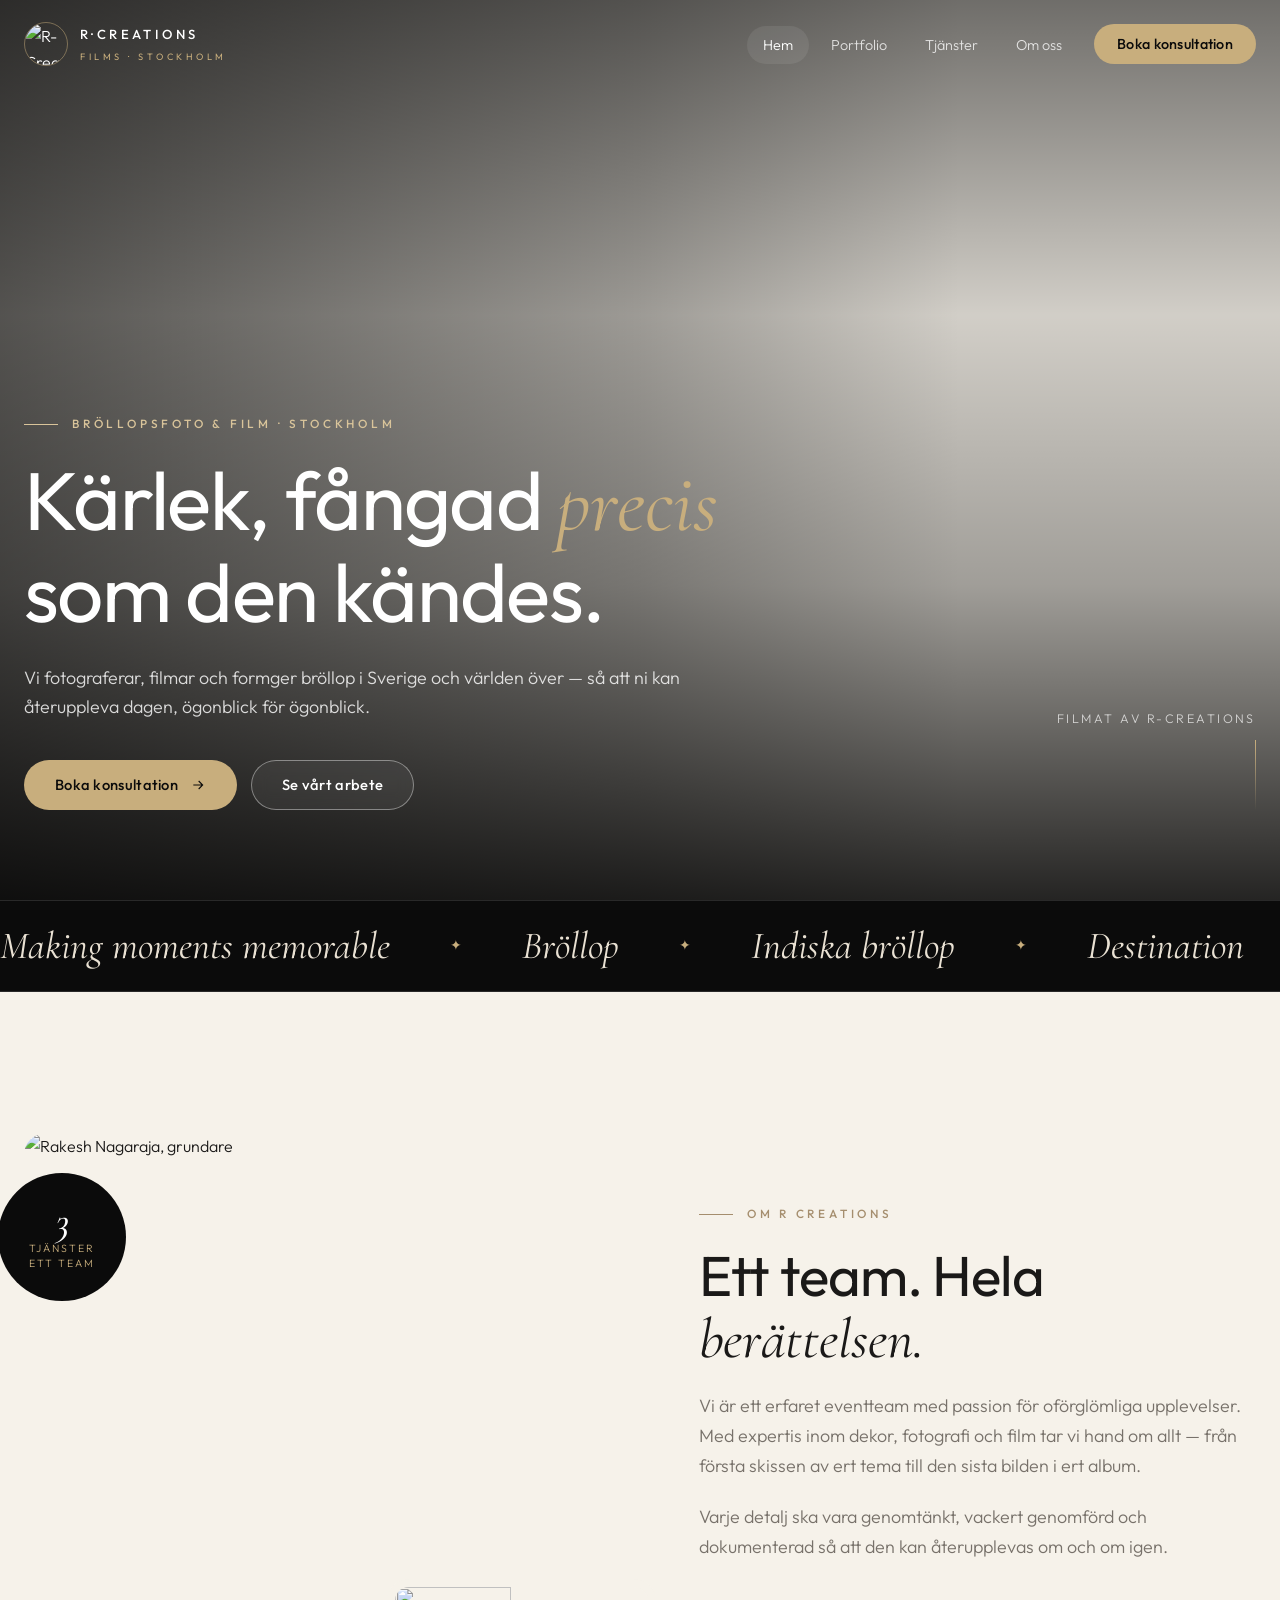
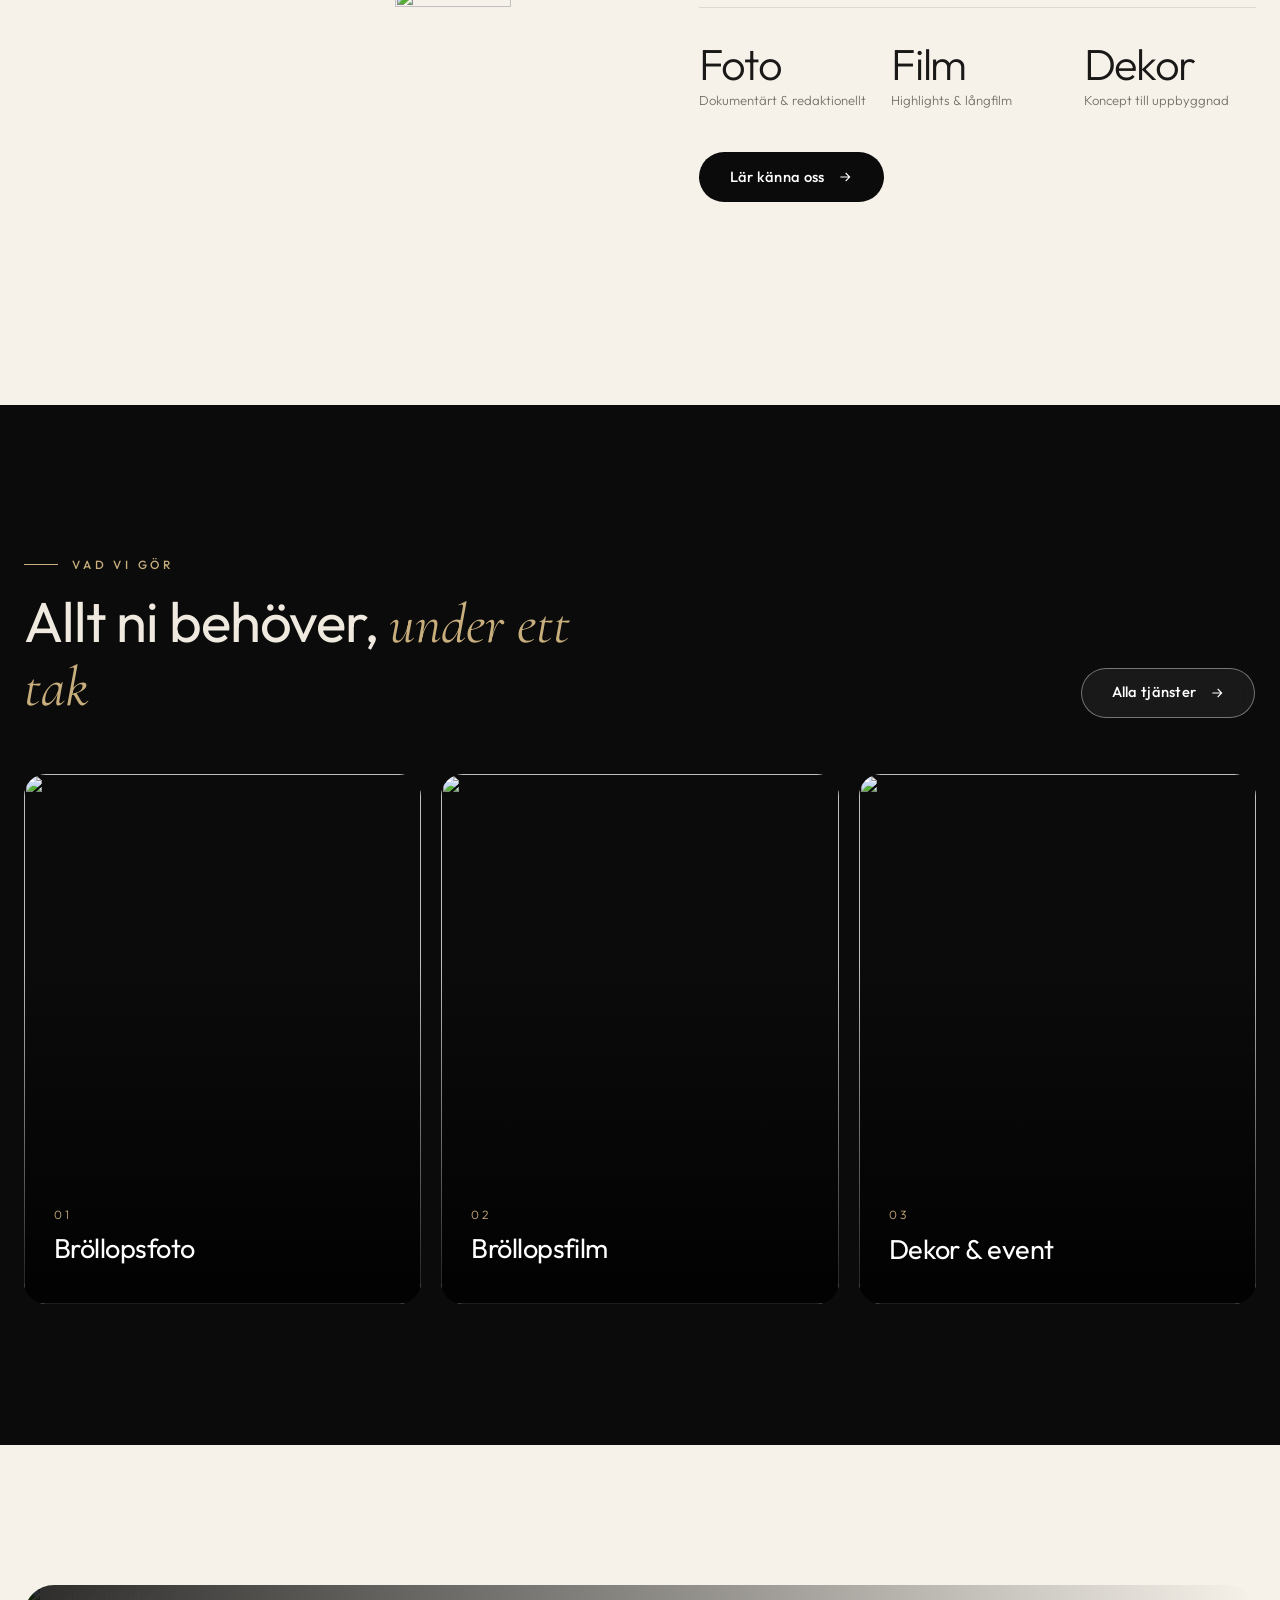
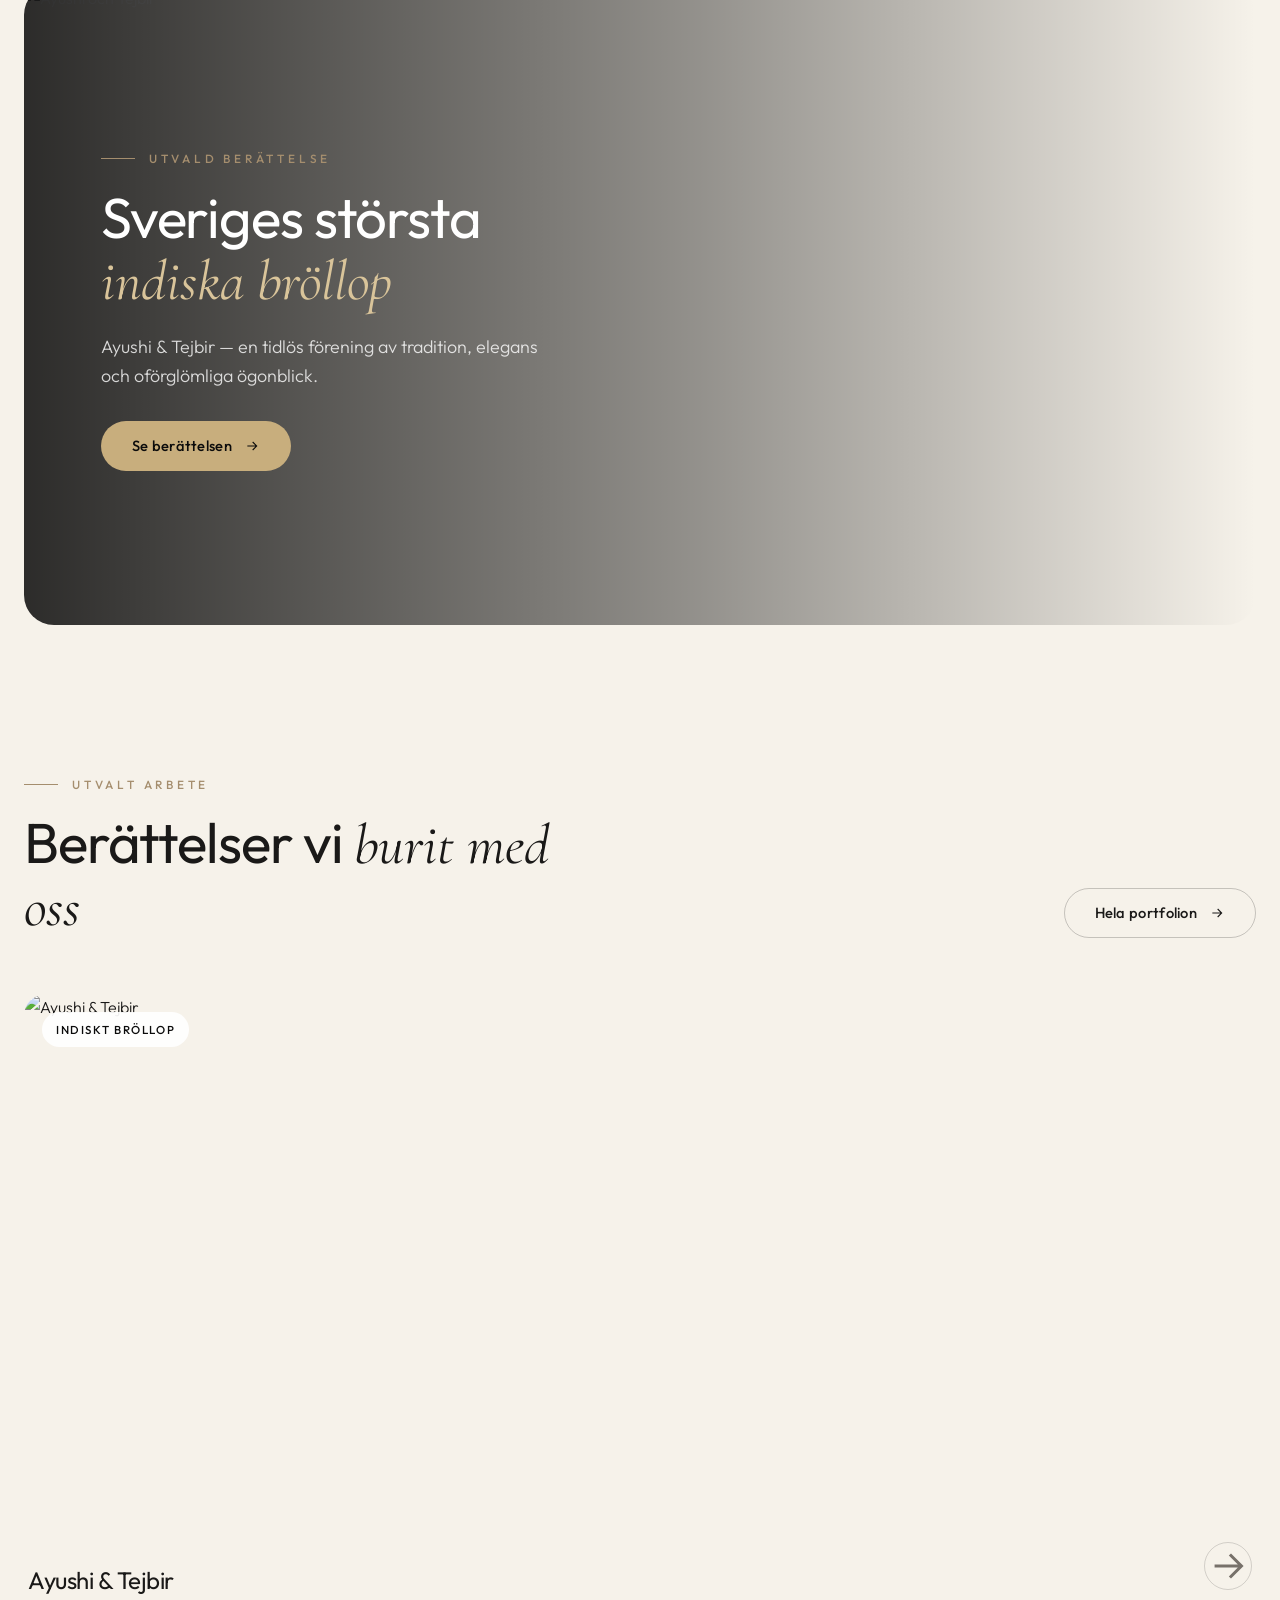
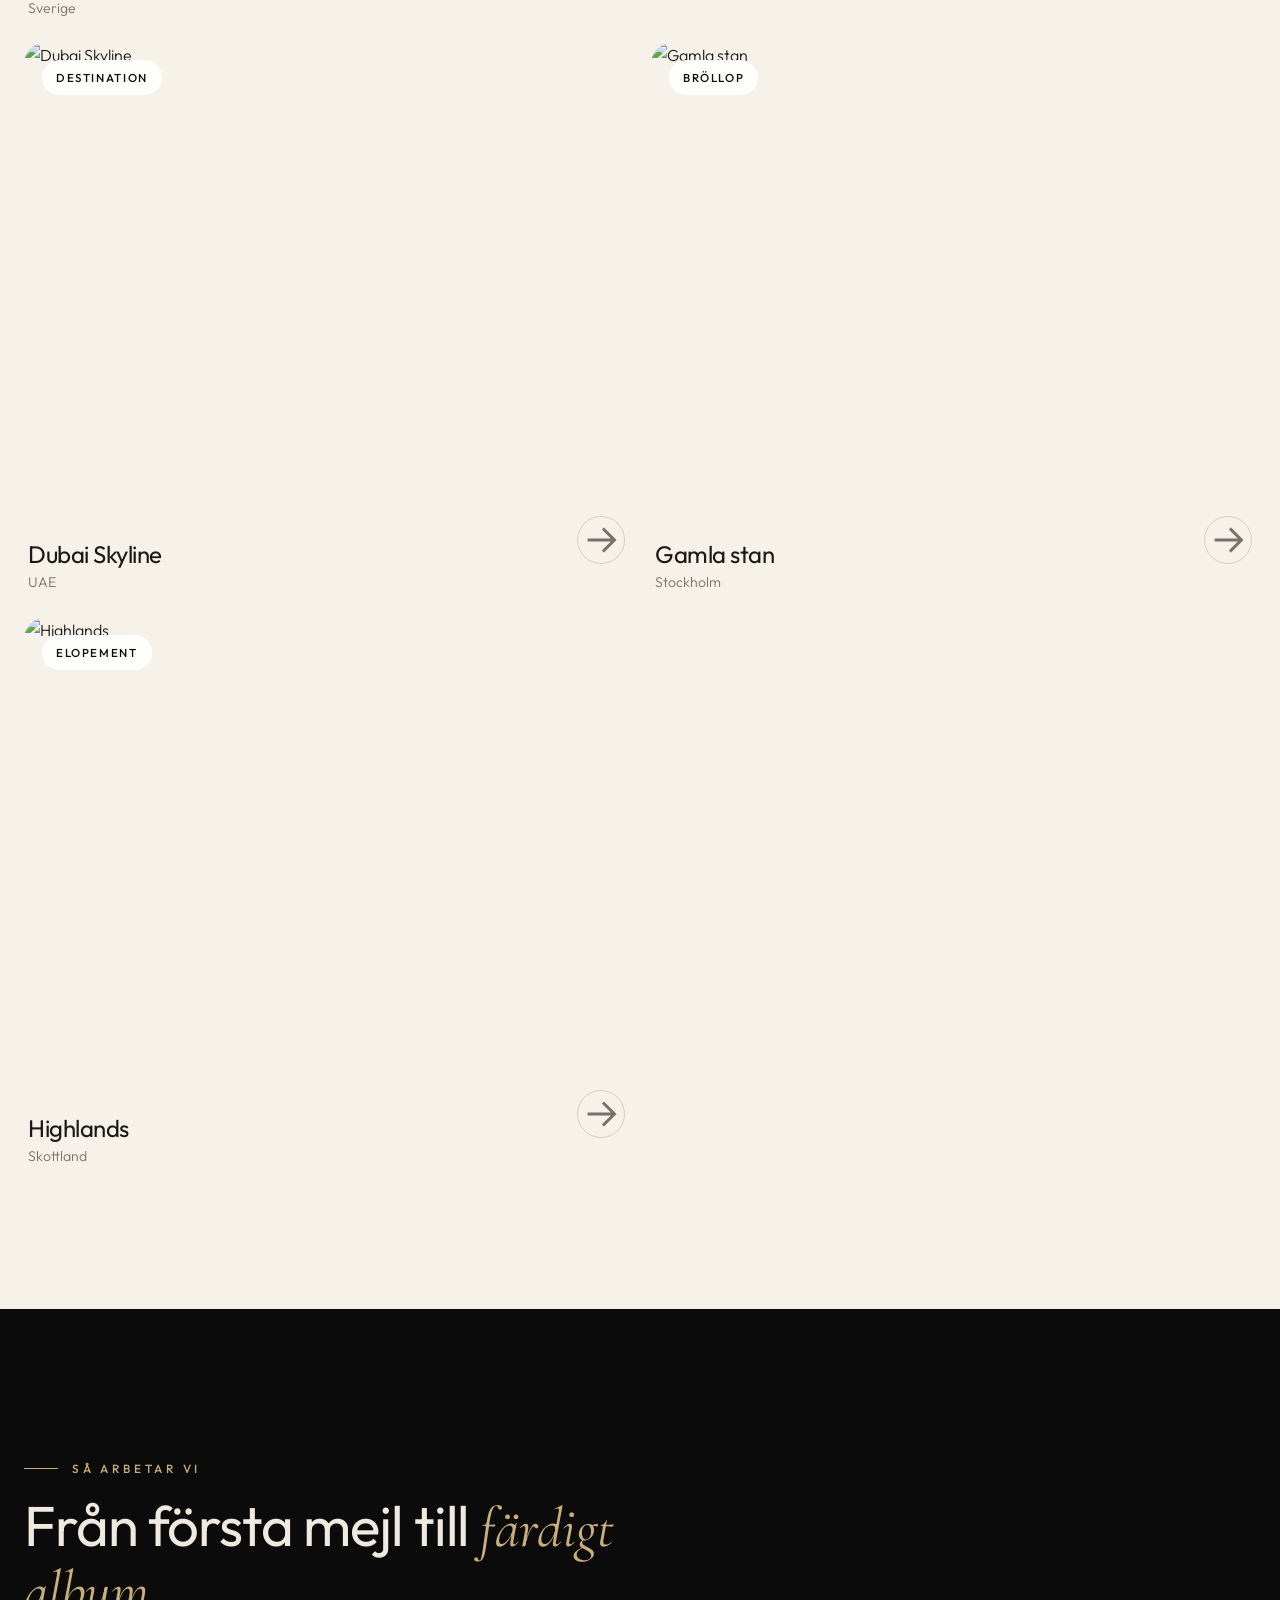
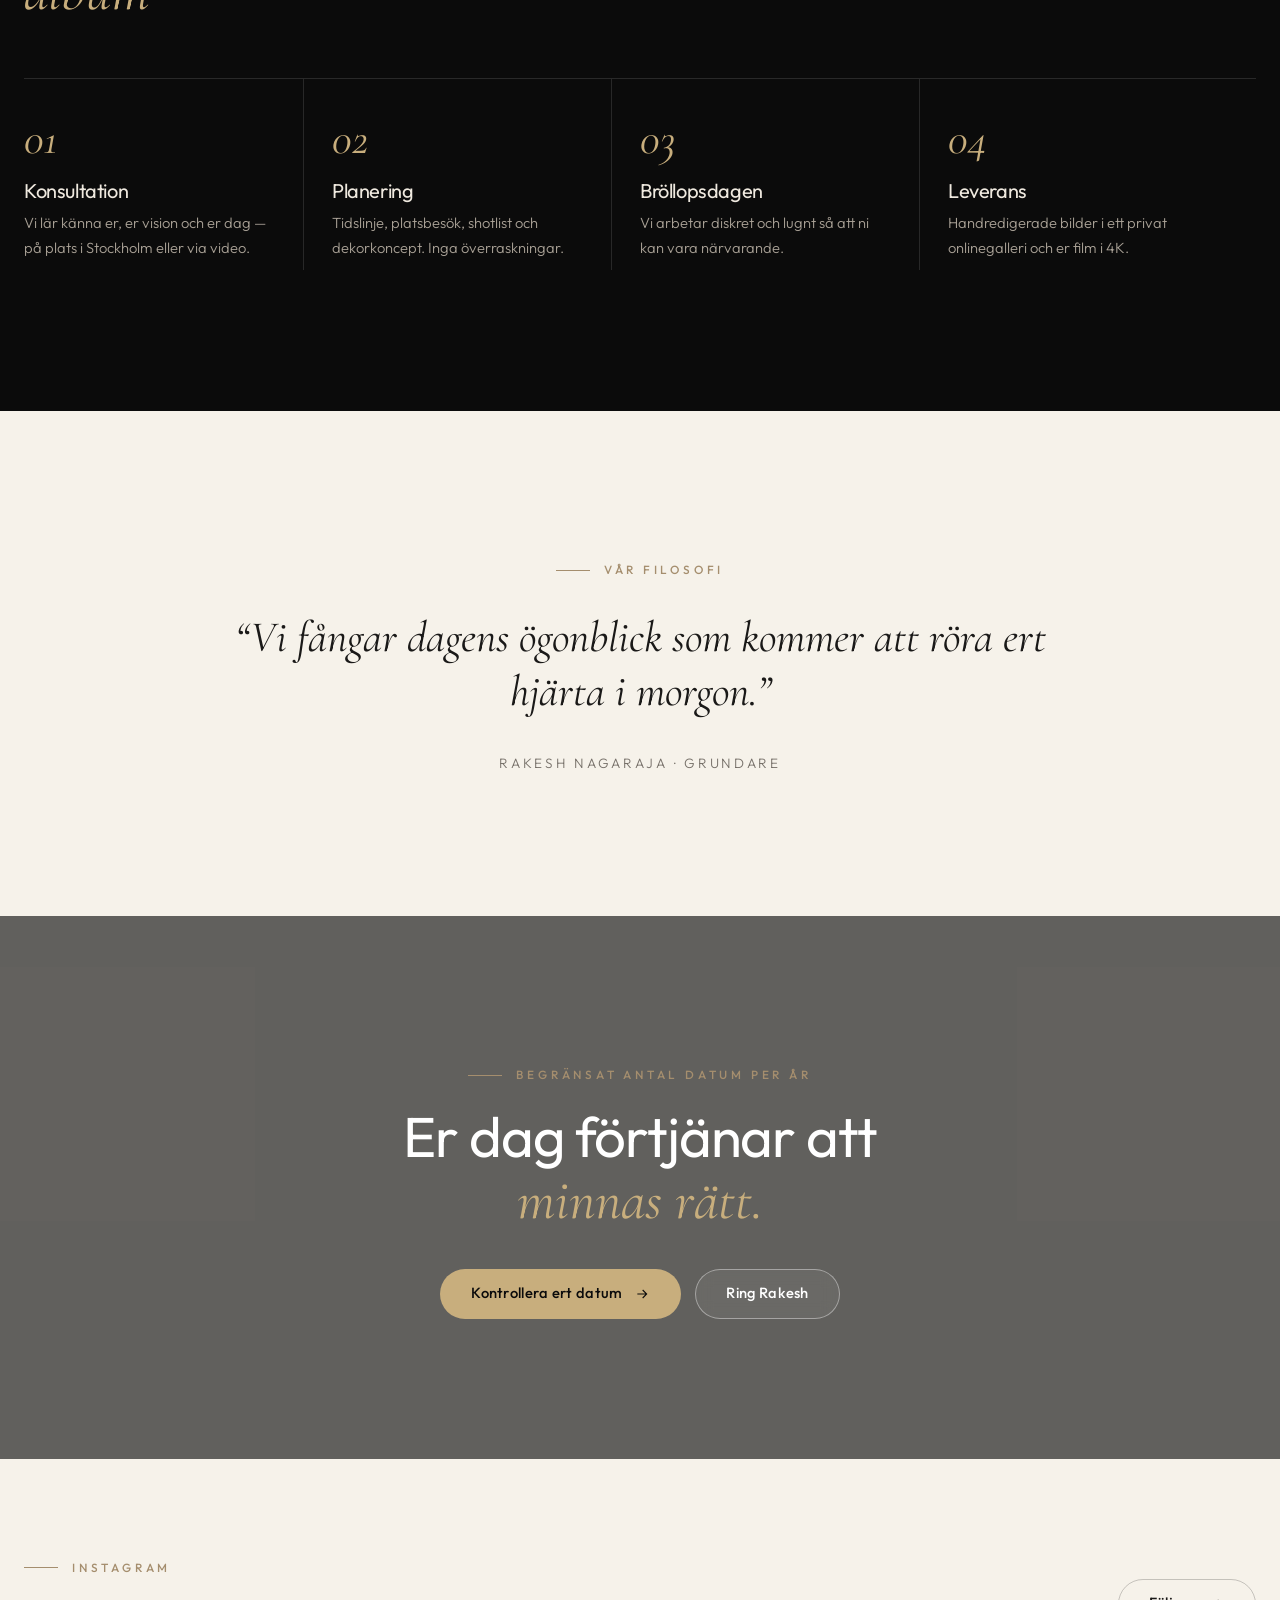
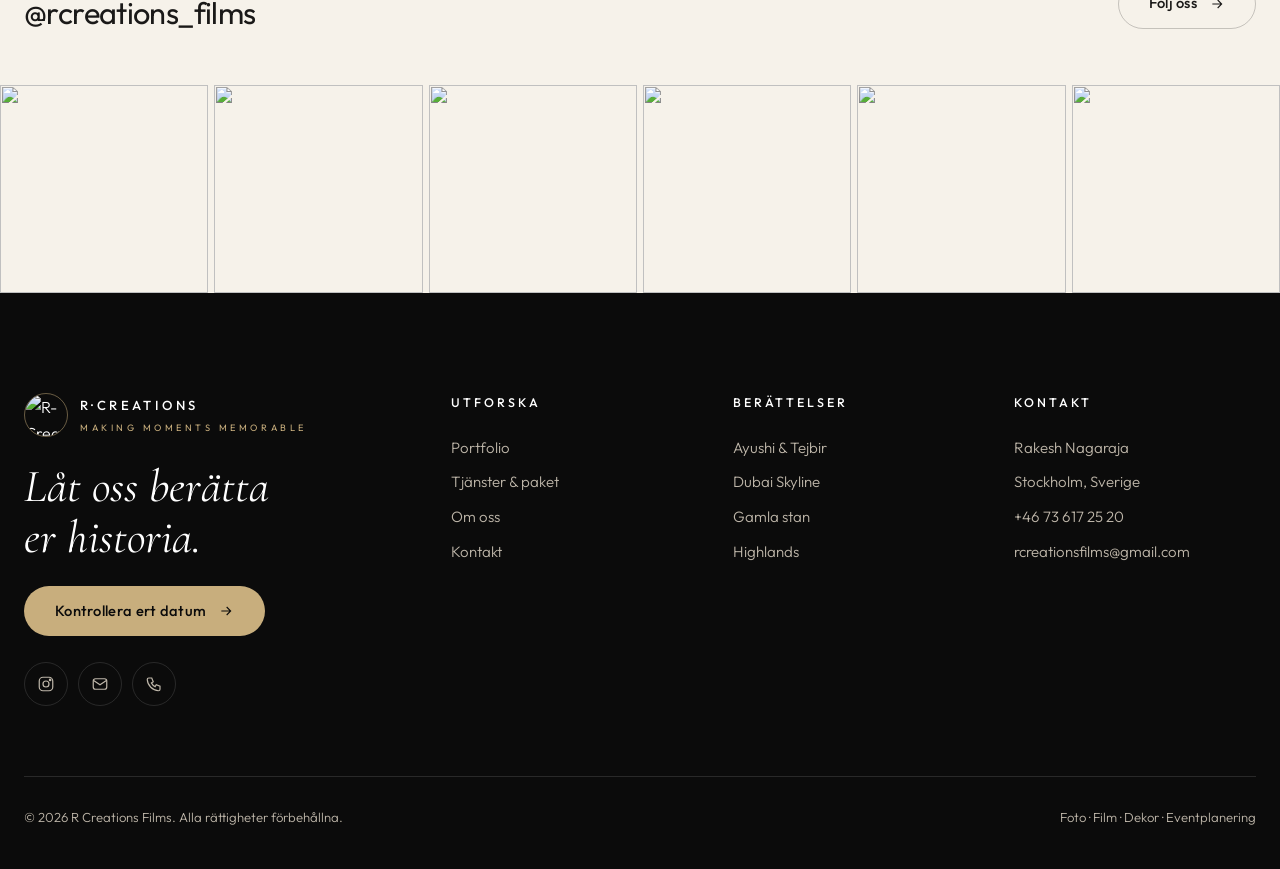
==== commit 0bd8446a: "Hero: YouTube-montage av egna filmer, riktig logga, ny bild i projektlistan Co-Authored-By: Claude O" ====
--- a/index.html
+++ b/index.html
@@ -1,15 +1,14 @@
 <!doctype html><html lang="sv"><head><meta charset="utf-8"><meta name="viewport" content="width=device-width,initial-scale=1">
-<title>R Creations Films — Bröllopsfotograf &amp; filmare i Stockholm</title><meta name="description" content="Bröllopsfoto, film och dekor i Stockholm och världen över. Making moments memorable."><meta name="robots" content="noindex"><meta name="theme-color" content="#0b0b0b">
+<title>R Creations Films — Bröllopsfotograf &amp; filmare i Stockholm</title><meta name="description" content="Bröllopsfoto, film och dekor i Stockholm och världen över. Making moments memorable."><meta name="theme-color" content="#0b0b0b">
 <link rel="preconnect" href="https://fonts.googleapis.com"><link rel="preconnect" href="https://fonts.gstatic.com" crossorigin>
 <link href="https://fonts.googleapis.com/css2?family=Outfit:wght@300;400;500;600&family=Cormorant+Garamond:ital,wght@1,400;1,500&display=swap" rel="stylesheet">
 <link rel="stylesheet" href="styles.css"></head><body>
-<header class="nav"><div class="wrap"><a href="index.html" class="logo" aria-label="R Creations Films"><span class="logo-mark">R</span><span class="logo-txt">R·CREATIONS<small>FILMS · STOCKHOLM</small></span></a>
+<header class="nav"><div class="wrap"><a href="index.html" class="logo" aria-label="R Creations Films"><img class="logo-img" src="https://static.wixstatic.com/media/f8e2fb_2bfb1152f5934579974cc6b8b0857178~mv2.jpeg/v1/crop/x_112,y_0,w_425,h_425/fill/w_120,h_120,q_90/logo.jpg" alt="R-Creations logga"><span class="logo-txt">R·CREATIONS<small>FILMS · STOCKHOLM</small></span></a>
 <nav><ul class="menu"><li><a href="index.html" class=active>Hem</a></li><li><a href="portfolio.html">Portfolio</a></li><li><a href="tjanster.html">Tjänster</a></li><li><a href="om.html">Om oss</a></li><li><a href="kontakt.html" class="btn btn-gold">Boka konsultation</a></li></ul></nav><button class="burger" aria-label="Meny"><span></span><span></span></button></div></header>
-<section class="hero "><video autoplay muted loop playsinline preload="auto" poster="https://static.wixstatic.com/media/f8e2fb_c2dbded9f70c451fb1ccffb46e70add3~mv2.jpeg/v1/fit/w_1800,h_1800,q_85,enc_auto/f8e2fb_c2dbded9f70c451fb1ccffb46e70add3~mv2.jpeg"><source src="https://videos.pexels.com/video-files/4446328/4446328-hd_1920_1080_25fps.mp4" type="video/mp4"></video>
-<button class="hero-sound" aria-label="Ljud">♪</button>
+<section class="hero"><img class="hero-img" src="https://static.wixstatic.com/media/f8e2fb_80a48619fade422290f0b617b0478c30~mv2.jpg/v1/fit/w_1800,h_1800,q_85,enc_auto/f8e2fb_80a48619fade422290f0b617b0478c30~mv2.jpg" alt=""><div class="yt-bg" id="ytbg" data-clips='[["6uLsjLo05H8",4,10],["_J_B7MFWRCE",20,9],["4kQI4XJ8hCg",8,9],["_J_B7MFWRCE",95,9],["9AXDnD7KPv4",6,9],["6uLsjLo05H8",22,9],["_J_B7MFWRCE",150,9]]'><div id="ytA"></div><div id="ytB"></div></div>
 <div class="wrap"><span class="eyebrow rv">Bröllopsfoto &amp; film · Stockholm</span><h1 class="h-xl rv d1">Kärlek, fångad <span class="serif gold">precis</span> som den kändes.</h1><p class="lead rv d2">Vi fotograferar, filmar och formger bröllop i Sverige och världen över — så att ni kan återuppleva dagen, ögonblick för ögonblick.</p>
 <div class="hero-ctas rv d3"><a href="kontakt.html" class="btn btn-gold">Boka konsultation <svg viewBox="0 0 24 24" fill="none" stroke="currentColor" stroke-width="1.6"><path d="M5 12h14M13 6l6 6-6 6"/></svg></a><a href="portfolio.html" class="btn btn-ghost">Se vårt arbete</a></div></div>
-<div class="hero-meta"><span>Scrolla</span><div class="scroll-cue"></div></div></section><div class="marquee"><div class="marquee-track"><span>Making moments memorable</span><span>Bröllop</span><span>Indiska bröllop</span><span>Destination</span><span>Film</span><span>Dekor</span><span>Event</span><span>Making moments memorable</span><span>Bröllop</span><span>Indiska bröllop</span><span>Destination</span><span>Film</span><span>Dekor</span><span>Event</span></div></div><section><div class="wrap split"><div class="split-media rv"><img src="https://static.wixstatic.com/media/f8e2fb_e0d1b7729f9f478e8cb06a936cf5b1f5~mv2.jpg/v1/fit/w_1200,h_1200,q_85,enc_auto/f8e2fb_e0d1b7729f9f478e8cb06a936cf5b1f5~mv2.jpg" alt="Rakesh Nagaraja, grundare"><img class="float" src="https://static.wixstatic.com/media/f8e2fb_1f6669bbe9c64085b5b18fc5caa5e59b~mv2.jpg/v1/fit/w_800,h_800,q_85,enc_auto/f8e2fb_1f6669bbe9c64085b5b18fc5caa5e59b~mv2.jpg" alt="" loading="lazy"><div class="badge"><div><b>3</b>tjänster<br>ett team</div></div></div>
+<div class="hero-meta"><span>Filmat av R-Creations</span><div class="scroll-cue"></div></div></section><div class="marquee"><div class="marquee-track"><span>Making moments memorable</span><span>Bröllop</span><span>Indiska bröllop</span><span>Destination</span><span>Film</span><span>Dekor</span><span>Event</span><span>Making moments memorable</span><span>Bröllop</span><span>Indiska bröllop</span><span>Destination</span><span>Film</span><span>Dekor</span><span>Event</span></div></div><section><div class="wrap split"><div class="split-media rv"><img src="https://static.wixstatic.com/media/f8e2fb_e0d1b7729f9f478e8cb06a936cf5b1f5~mv2.jpg/v1/fit/w_1200,h_1200,q_85,enc_auto/f8e2fb_e0d1b7729f9f478e8cb06a936cf5b1f5~mv2.jpg" alt="Rakesh Nagaraja, grundare"><img class="float" src="https://static.wixstatic.com/media/f8e2fb_1f6669bbe9c64085b5b18fc5caa5e59b~mv2.jpg/v1/fit/w_800,h_800,q_85,enc_auto/f8e2fb_1f6669bbe9c64085b5b18fc5caa5e59b~mv2.jpg" alt="" loading="lazy"><div class="badge"><div><b>3</b>tjänster<br>ett team</div></div></div>
 <div class="rv d1"><span class="eyebrow">Om R Creations</span><h2 class="h-lg mt">Ett team. Hela <span class="serif">berättelsen.</span></h2>
 <p class="lead mt">Vi är ett erfaret eventteam med passion för oförglömliga upplevelser. Med expertis inom dekor, fotografi och film tar vi hand om allt — från första skissen av ert tema till den sista bilden i ert album.</p>
 <p class="lead mt">Varje detalj ska vara genomtänkt, vackert genomförd och dokumenterad så att den kan återupplevas om och om igen.</p>
@@ -18,7 +17,7 @@
 <section class="dark"><div class="wrap"><div class="s-head"><div><span class="eyebrow">Vad vi gör</span><h2 class="h-lg">Allt ni behöver, <span class="serif gold">under ett tak</span></h2></div><a href="tjanster.html" class="btn btn-ghost">Alla tjänster <svg viewBox="0 0 24 24" fill="none" stroke="currentColor" stroke-width="1.6"><path d="M5 12h14M13 6l6 6-6 6"/></svg></a></div>
 <div class="services"><a href="tjanster.html" class="svc rv d0"><img src="https://static.wixstatic.com/media/f8e2fb_8273bd17731c461189a47ac2934cc526~mv2.jpg/v1/fit/w_1000,h_1000,q_85,enc_auto/f8e2fb_8273bd17731c461189a47ac2934cc526~mv2.jpg" alt="" loading="lazy"><div class="svc-body"><span class="svc-num">01</span><h3>Bröllopsfoto</h3><p>Tidlösa, äkta bilder av hela dagen — från förberedelser till sista dansen.</p></div></a><a href="tjanster.html" class="svc rv d1"><img src="https://static.wixstatic.com/media/f8e2fb_80a48619fade422290f0b617b0478c30~mv2.jpg/v1/fit/w_1000,h_1000,q_85,enc_auto/f8e2fb_80a48619fade422290f0b617b0478c30~mv2.jpg" alt="" loading="lazy"><div class="svc-body"><span class="svc-num">02</span><h3>Bröllopsfilm</h3><p>Filmiska berättelser med ljud, löften och tal. Highlight-film och full dokumentär.</p></div></a><a href="tjanster.html" class="svc rv d2"><img src="https://static.wixstatic.com/media/f8e2fb_84128d18f31047908ed9ede20b9280d7~mv2.jpg/v1/fit/w_1000,h_1000,q_85,enc_auto/f8e2fb_84128d18f31047908ed9ede20b9280d7~mv2.jpg" alt="" loading="lazy"><div class="svc-body"><span class="svc-num">03</span><h3>Dekor &amp; event</h3><p>Koncept, design och uppbyggnad av mandap, ljus, blommor och bordsdukning.</p></div></a></div></div></section>
 <section><div class="wrap"><a href="ayushi-tejbir.html" class="feature rv"><img src="https://static.wixstatic.com/media/f8e2fb_c2dbded9f70c451fb1ccffb46e70add3~mv2.jpeg/v1/fit/w_2000,h_2000,q_85,enc_auto/f8e2fb_c2dbded9f70c451fb1ccffb46e70add3~mv2.jpeg" alt="Ayushi och Tejbir"><div class="feature-body"><span class="eyebrow">Utvald berättelse</span><h2 class="h-lg">Sveriges största <span class="serif">indiska bröllop</span></h2><p class="lead" style="color:rgba(255,255,255,.8)">Ayushi &amp; Tejbir — en tidlös förening av tradition, elegans och oförglömliga ögonblick.</p><span class="btn btn-gold" style="margin-top:30px">Se berättelsen <svg viewBox="0 0 24 24" fill="none" stroke="currentColor" stroke-width="1.6"><path d="M5 12h14M13 6l6 6-6 6"/></svg></span></div></a></div></section>
-<section style="padding-top:0"><div class="wrap"><div class="s-head"><div><span class="eyebrow">Utvalt arbete</span><h2 class="h-lg">Berättelser vi <span class="serif">burit med oss</span></h2></div><a href="portfolio.html" class="btn btn-line">Hela portfolion <svg viewBox="0 0 24 24" fill="none" stroke="currentColor" stroke-width="1.6"><path d="M5 12h14M13 6l6 6-6 6"/></svg></a></div><div class="projects"><a href="ayushi-tejbir.html" class="proj wide rv"><div class="proj-media"><img src="https://static.wixstatic.com/media/f8e2fb_c2dbded9f70c451fb1ccffb46e70add3~mv2.jpeg/v1/fit/w_1800,h_1800,q_85,enc_auto/f8e2fb_c2dbded9f70c451fb1ccffb46e70add3~mv2.jpeg" alt="Ayushi &amp; Tejbir" loading="lazy"><span class="proj-tag">Indiskt bröllop</span></div><div class="proj-info"><div><h3>Ayushi &amp; Tejbir</h3><span>Sverige</span></div><span class="arrow"><svg viewBox="0 0 24 24" fill="none" stroke="currentColor" stroke-width="1.6"><path d="M5 12h14M13 6l6 6-6 6"/></svg></span></div></a><a href="dubai.html" class="proj  rv"><div class="proj-media"><img src="https://static.wixstatic.com/media/f8e2fb_f4c9590817884916849a5b9937a18e26~mv2.jpg/v1/fit/w_1800,h_1800,q_85,enc_auto/f8e2fb_f4c9590817884916849a5b9937a18e26~mv2.jpg" alt="Dubai Skyline" loading="lazy"><span class="proj-tag">Destination</span></div><div class="proj-info"><div><h3>Dubai Skyline</h3><span>UAE</span></div><span class="arrow"><svg viewBox="0 0 24 24" fill="none" stroke="currentColor" stroke-width="1.6"><path d="M5 12h14M13 6l6 6-6 6"/></svg></span></div></a><a href="stockholm.html" class="proj  rv"><div class="proj-media"><img src="https://static.wixstatic.com/media/f8e2fb_391a87b0e6db47ad9af845f6870ac6c1~mv2.jpg/v1/fit/w_1800,h_1800,q_85,enc_auto/f8e2fb_391a87b0e6db47ad9af845f6870ac6c1~mv2.jpg" alt="Gamla stan" loading="lazy"><span class="proj-tag">Bröllop</span></div><div class="proj-info"><div><h3>Gamla stan</h3><span>Stockholm</span></div><span class="arrow"><svg viewBox="0 0 24 24" fill="none" stroke="currentColor" stroke-width="1.6"><path d="M5 12h14M13 6l6 6-6 6"/></svg></span></div></a><a href="highlands.html" class="proj  rv"><div class="proj-media"><img src="https://static.wixstatic.com/media/f8e2fb_4f65eb1f6b1544ff9db5b09090f36d62~mv2.jpg/v1/fit/w_1800,h_1800,q_85,enc_auto/f8e2fb_4f65eb1f6b1544ff9db5b09090f36d62~mv2.jpg" alt="Highlands" loading="lazy"><span class="proj-tag">Elopement</span></div><div class="proj-info"><div><h3>Highlands</h3><span>Skottland</span></div><span class="arrow"><svg viewBox="0 0 24 24" fill="none" stroke="currentColor" stroke-width="1.6"><path d="M5 12h14M13 6l6 6-6 6"/></svg></span></div></a></div></div></section>
+<section style="padding-top:0"><div class="wrap"><div class="s-head"><div><span class="eyebrow">Utvalt arbete</span><h2 class="h-lg">Berättelser vi <span class="serif">burit med oss</span></h2></div><a href="portfolio.html" class="btn btn-line">Hela portfolion <svg viewBox="0 0 24 24" fill="none" stroke="currentColor" stroke-width="1.6"><path d="M5 12h14M13 6l6 6-6 6"/></svg></a></div><div class="projects"><a href="ayushi-tejbir.html" class="proj wide rv"><div class="proj-media"><img src="https://static.wixstatic.com/media/f8e2fb_40aa49058b954da69d7b56a30a78333b~mv2.jpeg/v1/fit/w_1800,h_1800,q_85,enc_auto/f8e2fb_40aa49058b954da69d7b56a30a78333b~mv2.jpeg" alt="Ayushi &amp; Tejbir" loading="lazy"><span class="proj-tag">Indiskt bröllop</span></div><div class="proj-info"><div><h3>Ayushi &amp; Tejbir</h3><span>Sverige</span></div><span class="arrow"><svg viewBox="0 0 24 24" fill="none" stroke="currentColor" stroke-width="1.6"><path d="M5 12h14M13 6l6 6-6 6"/></svg></span></div></a><a href="dubai.html" class="proj  rv"><div class="proj-media"><img src="https://static.wixstatic.com/media/f8e2fb_f4c9590817884916849a5b9937a18e26~mv2.jpg/v1/fit/w_1800,h_1800,q_85,enc_auto/f8e2fb_f4c9590817884916849a5b9937a18e26~mv2.jpg" alt="Dubai Skyline" loading="lazy"><span class="proj-tag">Destination</span></div><div class="proj-info"><div><h3>Dubai Skyline</h3><span>UAE</span></div><span class="arrow"><svg viewBox="0 0 24 24" fill="none" stroke="currentColor" stroke-width="1.6"><path d="M5 12h14M13 6l6 6-6 6"/></svg></span></div></a><a href="stockholm.html" class="proj  rv"><div class="proj-media"><img src="https://static.wixstatic.com/media/f8e2fb_391a87b0e6db47ad9af845f6870ac6c1~mv2.jpg/v1/fit/w_1800,h_1800,q_85,enc_auto/f8e2fb_391a87b0e6db47ad9af845f6870ac6c1~mv2.jpg" alt="Gamla stan" loading="lazy"><span class="proj-tag">Bröllop</span></div><div class="proj-info"><div><h3>Gamla stan</h3><span>Stockholm</span></div><span class="arrow"><svg viewBox="0 0 24 24" fill="none" stroke="currentColor" stroke-width="1.6"><path d="M5 12h14M13 6l6 6-6 6"/></svg></span></div></a><a href="highlands.html" class="proj  rv"><div class="proj-media"><img src="https://static.wixstatic.com/media/f8e2fb_4f65eb1f6b1544ff9db5b09090f36d62~mv2.jpg/v1/fit/w_1800,h_1800,q_85,enc_auto/f8e2fb_4f65eb1f6b1544ff9db5b09090f36d62~mv2.jpg" alt="Highlands" loading="lazy"><span class="proj-tag">Elopement</span></div><div class="proj-info"><div><h3>Highlands</h3><span>Skottland</span></div><span class="arrow"><svg viewBox="0 0 24 24" fill="none" stroke="currentColor" stroke-width="1.6"><path d="M5 12h14M13 6l6 6-6 6"/></svg></span></div></a></div></div></section>
 <section class="dark"><div class="wrap"><div class="s-head"><div><span class="eyebrow">Så arbetar vi</span><h2 class="h-lg">Från första mejl till <span class="serif gold">färdigt album</span></h2></div></div>
 <div class="steps"><div class="step rv d0"><b>01</b><h3>Konsultation</h3><p>Vi lär känna er, er vision och er dag — på plats i Stockholm eller via video.</p></div><div class="step rv d1"><b>02</b><h3>Planering</h3><p>Tidslinje, platsbesök, shotlist och dekorkoncept. Inga överraskningar.</p></div><div class="step rv d2"><b>03</b><h3>Bröllopsdagen</h3><p>Vi arbetar diskret och lugnt så att ni kan vara närvarande.</p></div><div class="step rv d3"><b>04</b><h3>Leverans</h3><p>Handredigerade bilder i ett privat onlinegalleri och er film i 4K.</p></div></div></div></section>
 <section><div class="wrap quote rv"><span class="eyebrow">Vår filosofi</span><blockquote>“Vi fångar dagens ögonblick som kommer att röra ert hjärta i morgon.”</blockquote><cite>Rakesh Nagaraja · Grundare</cite></div></section>
@@ -26,11 +25,11 @@
 <div class="wrap rv"><span class="eyebrow">Begränsat antal datum per år</span><h2 class="h-lg">Er dag förtjänar att <span class="serif gold">minnas rätt.</span></h2>
 <div class="hero-ctas"><a href="kontakt.html" class="btn btn-gold">Kontrollera ert datum <svg viewBox="0 0 24 24" fill="none" stroke="currentColor" stroke-width="1.6"><path d="M5 12h14M13 6l6 6-6 6"/></svg></a><a href="tel:+46736172520" class="btn btn-ghost">Ring Rakesh</a></div></div></section><section style="padding:90px 0 0;background:var(--paper)"><div class="wrap s-head"><div><span class="eyebrow">Instagram</span><h2 class="h-md">@rcreations_films</h2></div><a class="btn btn-line" href="https://www.instagram.com/rcreations_films" target="_blank" rel="noopener">Följ oss <svg viewBox="0 0 24 24" fill="none" stroke="currentColor" stroke-width="1.6"><path d="M5 12h14M13 6l6 6-6 6"/></svg></a></div><div class="insta"><a href="https://www.instagram.com/rcreations_films" target="_blank" rel="noopener"><img src="https://static.wixstatic.com/media/f8e2fb_c2dbded9f70c451fb1ccffb46e70add3~mv2.jpeg/v1/fit/w_500,h_500,q_85,enc_auto/f8e2fb_c2dbded9f70c451fb1ccffb46e70add3~mv2.jpeg" alt="" loading="lazy"></a><a href="https://www.instagram.com/rcreations_films" target="_blank" rel="noopener"><img src="https://static.wixstatic.com/media/f8e2fb_8273bd17731c461189a47ac2934cc526~mv2.jpg/v1/fit/w_500,h_500,q_85,enc_auto/f8e2fb_8273bd17731c461189a47ac2934cc526~mv2.jpg" alt="" loading="lazy"></a><a href="https://www.instagram.com/rcreations_films" target="_blank" rel="noopener"><img src="https://static.wixstatic.com/media/f8e2fb_f4c9590817884916849a5b9937a18e26~mv2.jpg/v1/fit/w_500,h_500,q_85,enc_auto/f8e2fb_f4c9590817884916849a5b9937a18e26~mv2.jpg" alt="" loading="lazy"></a><a href="https://www.instagram.com/rcreations_films" target="_blank" rel="noopener"><img src="https://static.wixstatic.com/media/f8e2fb_84128d18f31047908ed9ede20b9280d7~mv2.jpg/v1/fit/w_500,h_500,q_85,enc_auto/f8e2fb_84128d18f31047908ed9ede20b9280d7~mv2.jpg" alt="" loading="lazy"></a><a href="https://www.instagram.com/rcreations_films" target="_blank" rel="noopener"><img src="https://static.wixstatic.com/media/f8e2fb_80a48619fade422290f0b617b0478c30~mv2.jpg/v1/fit/w_500,h_500,q_85,enc_auto/f8e2fb_80a48619fade422290f0b617b0478c30~mv2.jpg" alt="" loading="lazy"></a><a href="https://www.instagram.com/rcreations_films" target="_blank" rel="noopener"><img src="https://static.wixstatic.com/media/f8e2fb_40aa49058b954da69d7b56a30a78333b~mv2.jpeg/v1/fit/w_500,h_500,q_85,enc_auto/f8e2fb_40aa49058b954da69d7b56a30a78333b~mv2.jpeg" alt="" loading="lazy"></a></div></section>
 <footer class="footer"><div class="wrap"><div class="f-top">
-<div><a href="index.html" class="logo"><span class="logo-mark">R</span><span class="logo-txt">R·CREATIONS<small>MAKING MOMENTS MEMORABLE</small></span></a>
+<div><a href="index.html" class="logo"><img class="logo-img" src="https://static.wixstatic.com/media/f8e2fb_2bfb1152f5934579974cc6b8b0857178~mv2.jpeg/v1/crop/x_112,y_0,w_425,h_425/fill/w_120,h_120,q_90/logo.jpg" alt="R-Creations logga"><span class="logo-txt">R·CREATIONS<small>MAKING MOMENTS MEMORABLE</small></span></a>
 <p class="f-big">Låt oss berätta<br>er historia.</p><a href="kontakt.html" class="btn btn-gold">Kontrollera ert datum <svg viewBox="0 0 24 24" fill="none" stroke="currentColor" stroke-width="1.6"><path d="M5 12h14M13 6l6 6-6 6"/></svg></a>
 <div class="socials"><a href="https://www.instagram.com/rcreations_films" target="_blank" rel="noopener" aria-label="Instagram"><svg viewBox="0 0 24 24" fill="none" stroke="currentColor" stroke-width="1.6"><rect x="3" y="3" width="18" height="18" rx="5"/><circle cx="12" cy="12" r="4"/><circle cx="17.5" cy="6.5" r="1" fill="currentColor"/></svg></a><a href="mailto:rcreationsfilms@gmail.com" aria-label="E-post"><svg viewBox="0 0 24 24" fill="none" stroke="currentColor" stroke-width="1.6"><rect x="3" y="5" width="18" height="14" rx="3"/><path d="M3 7l9 6 9-6"/></svg></a><a href="tel:+46736172520" aria-label="Telefon"><svg viewBox="0 0 24 24" fill="none" stroke="currentColor" stroke-width="1.6"><path d="M5 4h4l2 5-2.5 1.5a11 11 0 005 5L15 13l5 2v4a2 2 0 01-2 2A16 16 0 013 6a2 2 0 012-2"/></svg></a></div></div>
 <div><h4>Utforska</h4><ul><li><a href="portfolio.html">Portfolio</a></li><li><a href="tjanster.html">Tjänster &amp; paket</a></li><li><a href="om.html">Om oss</a></li><li><a href="kontakt.html">Kontakt</a></li></ul></div>
 <div><h4>Berättelser</h4><ul><li><a href="ayushi-tejbir.html">Ayushi &amp; Tejbir</a></li><li><a href="dubai.html">Dubai Skyline</a></li><li><a href="stockholm.html">Gamla stan</a></li><li><a href="highlands.html">Highlands</a></li></ul></div>
 <div><h4>Kontakt</h4><ul><li>Rakesh Nagaraja</li><li>Stockholm, Sverige</li><li><a href="tel:+46736172520">+46 73 617 25 20</a></li><li><a href="mailto:rcreationsfilms@gmail.com">rcreationsfilms@gmail.com</a></li></ul></div>
 </div><div class="f-bot"><span>© 2026 R Creations Films. Alla rättigheter förbehållna.</span><span>Foto · Film · Dekor · Eventplanering</span></div></div></footer>
-<div style="position:fixed;bottom:16px;left:50%;transform:translateX(-50%);z-index:200;background:#0b0b0b;color:#d9c49a;border:1px solid #c8ae7d;border-radius:999px;padding:9px 18px;font:500 12px Outfit,sans-serif;letter-spacing:.06em">Designkoncept – inte R Creations officiella webbplats</div><script src="main.js"></script></body></html>+<script src="main.js"></script></body></html>
--- a/styles.css
+++ b/styles.css
@@ -268,3 +268,7 @@
 @media(max-width:700px){#berattelse .stats{grid-template-columns:1fr 1fr!important}}
 .hero::before{content:"";position:absolute;inset:0;z-index:-1;background:linear-gradient(90deg,rgba(0,0,0,.6) 0%,rgba(0,0,0,.25) 50%,transparent 75%)}
 .hero .eyebrow{color:var(--gold-2)}
+.logo-img{width:44px;height:44px;border-radius:50%;object-fit:cover;border:1px solid rgba(200,174,125,.5)}
+.yt-bg{position:absolute;inset:0;z-index:-2;overflow:hidden;pointer-events:none}
+.yt-bg>div,.yt-bg iframe{position:absolute;top:50%;left:50%;width:max(100vw,177.78vh);height:max(56.25vw,100vh);transform:translate(-50%,-50%) scale(1.15);opacity:0;transition:opacity 1.2s ease;border:0}
+.yt-bg iframe.show{opacity:1}
